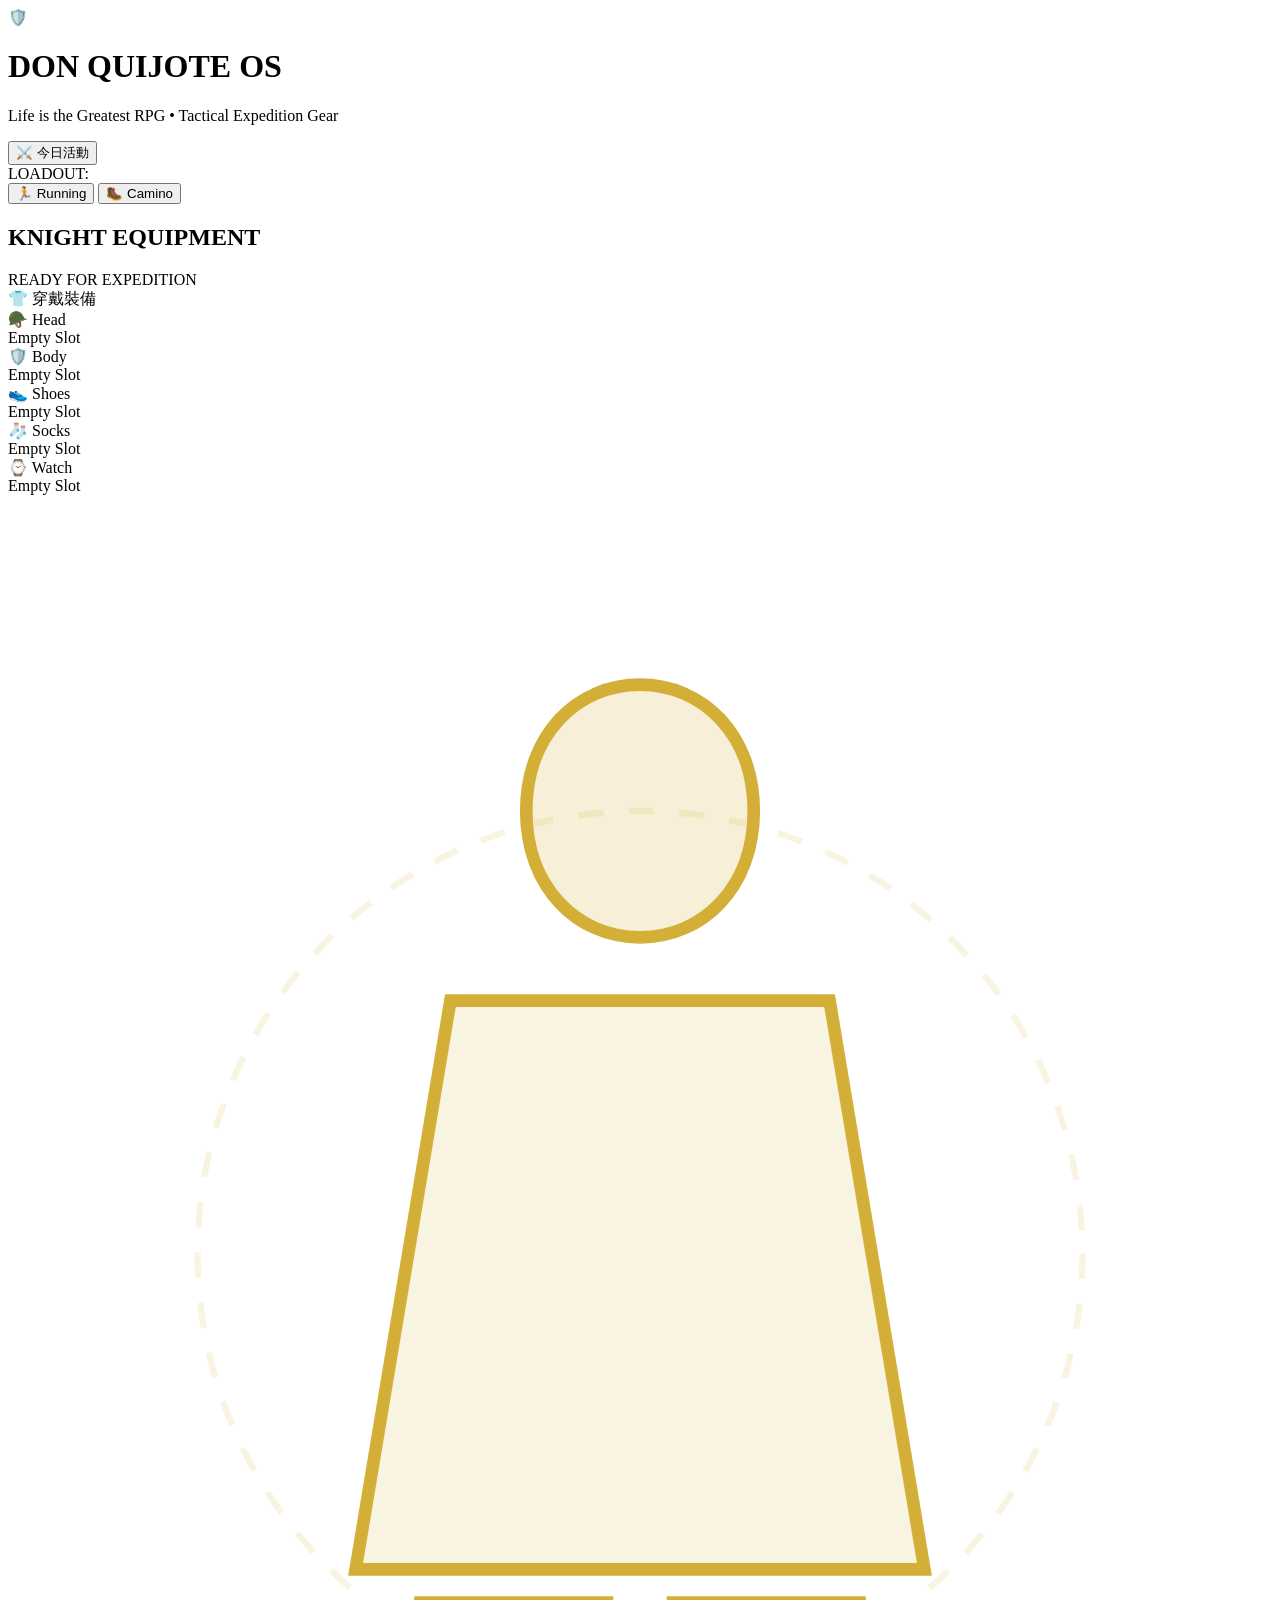
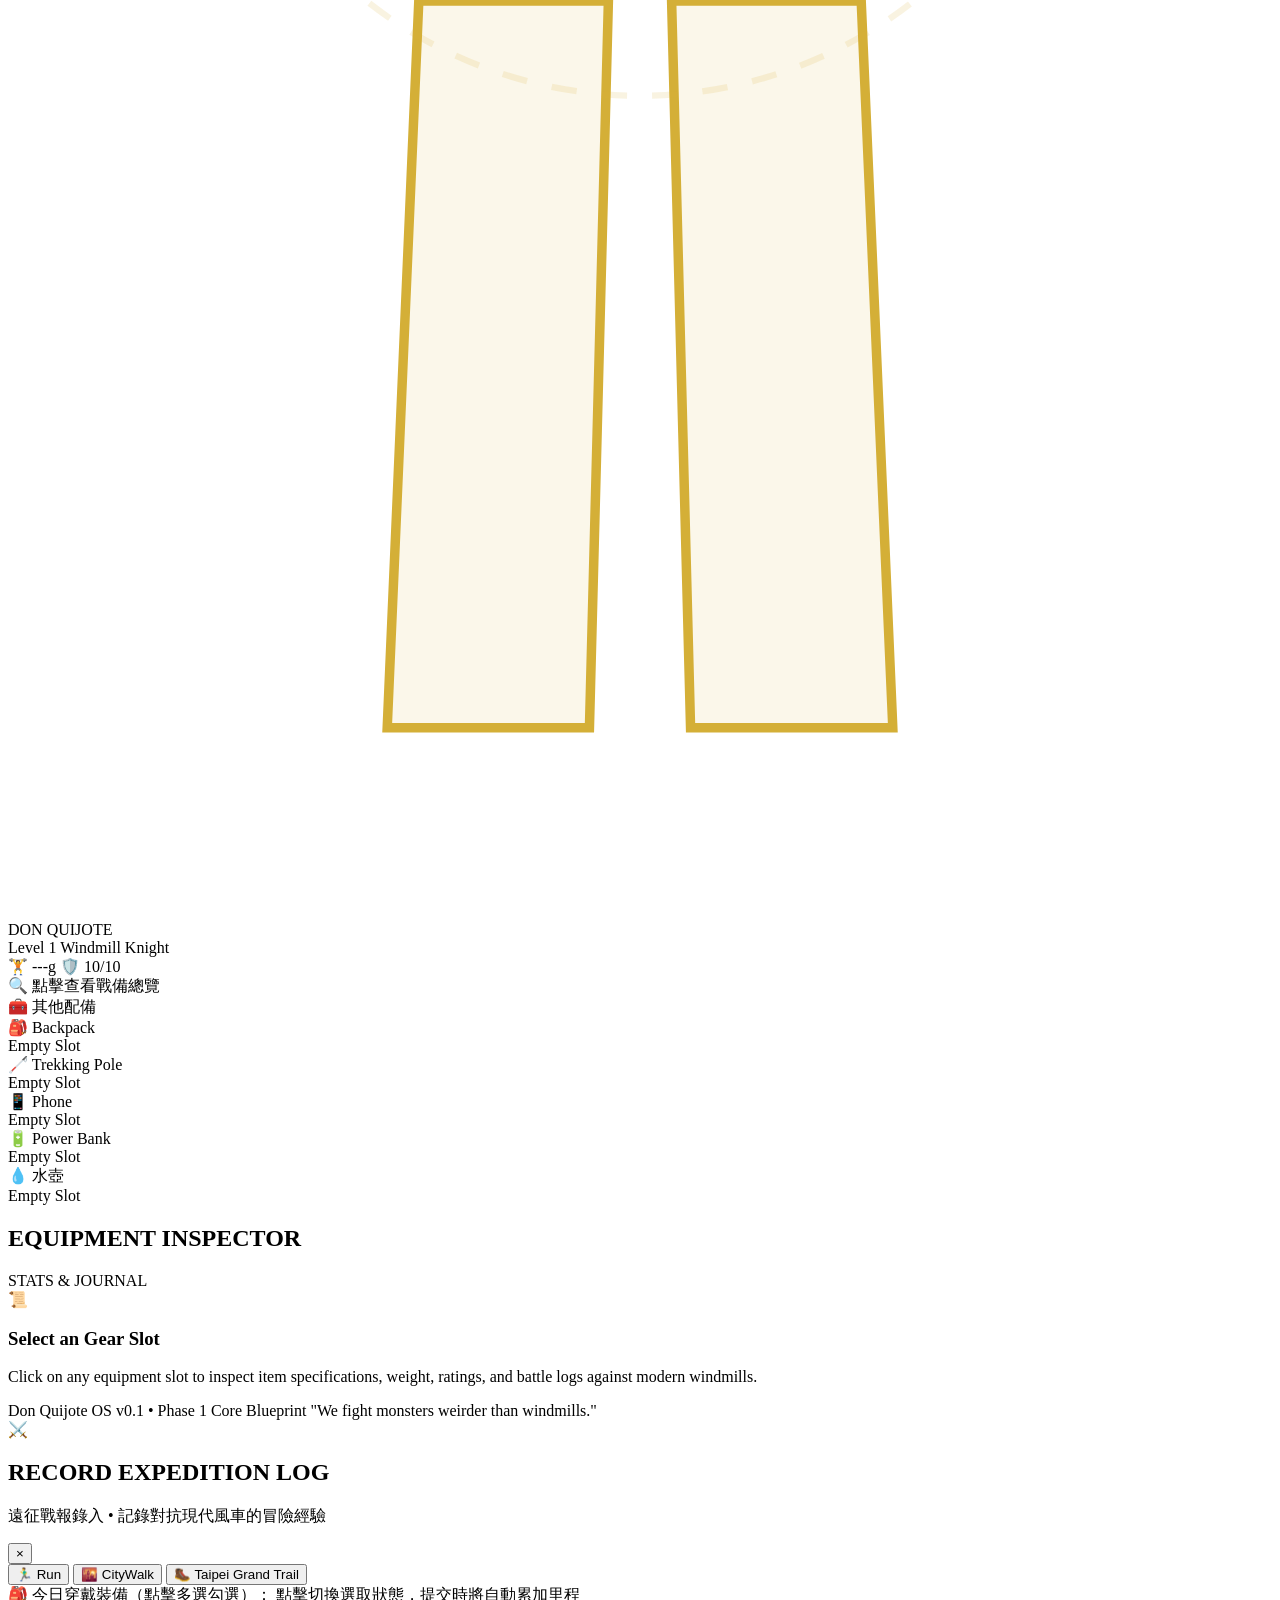
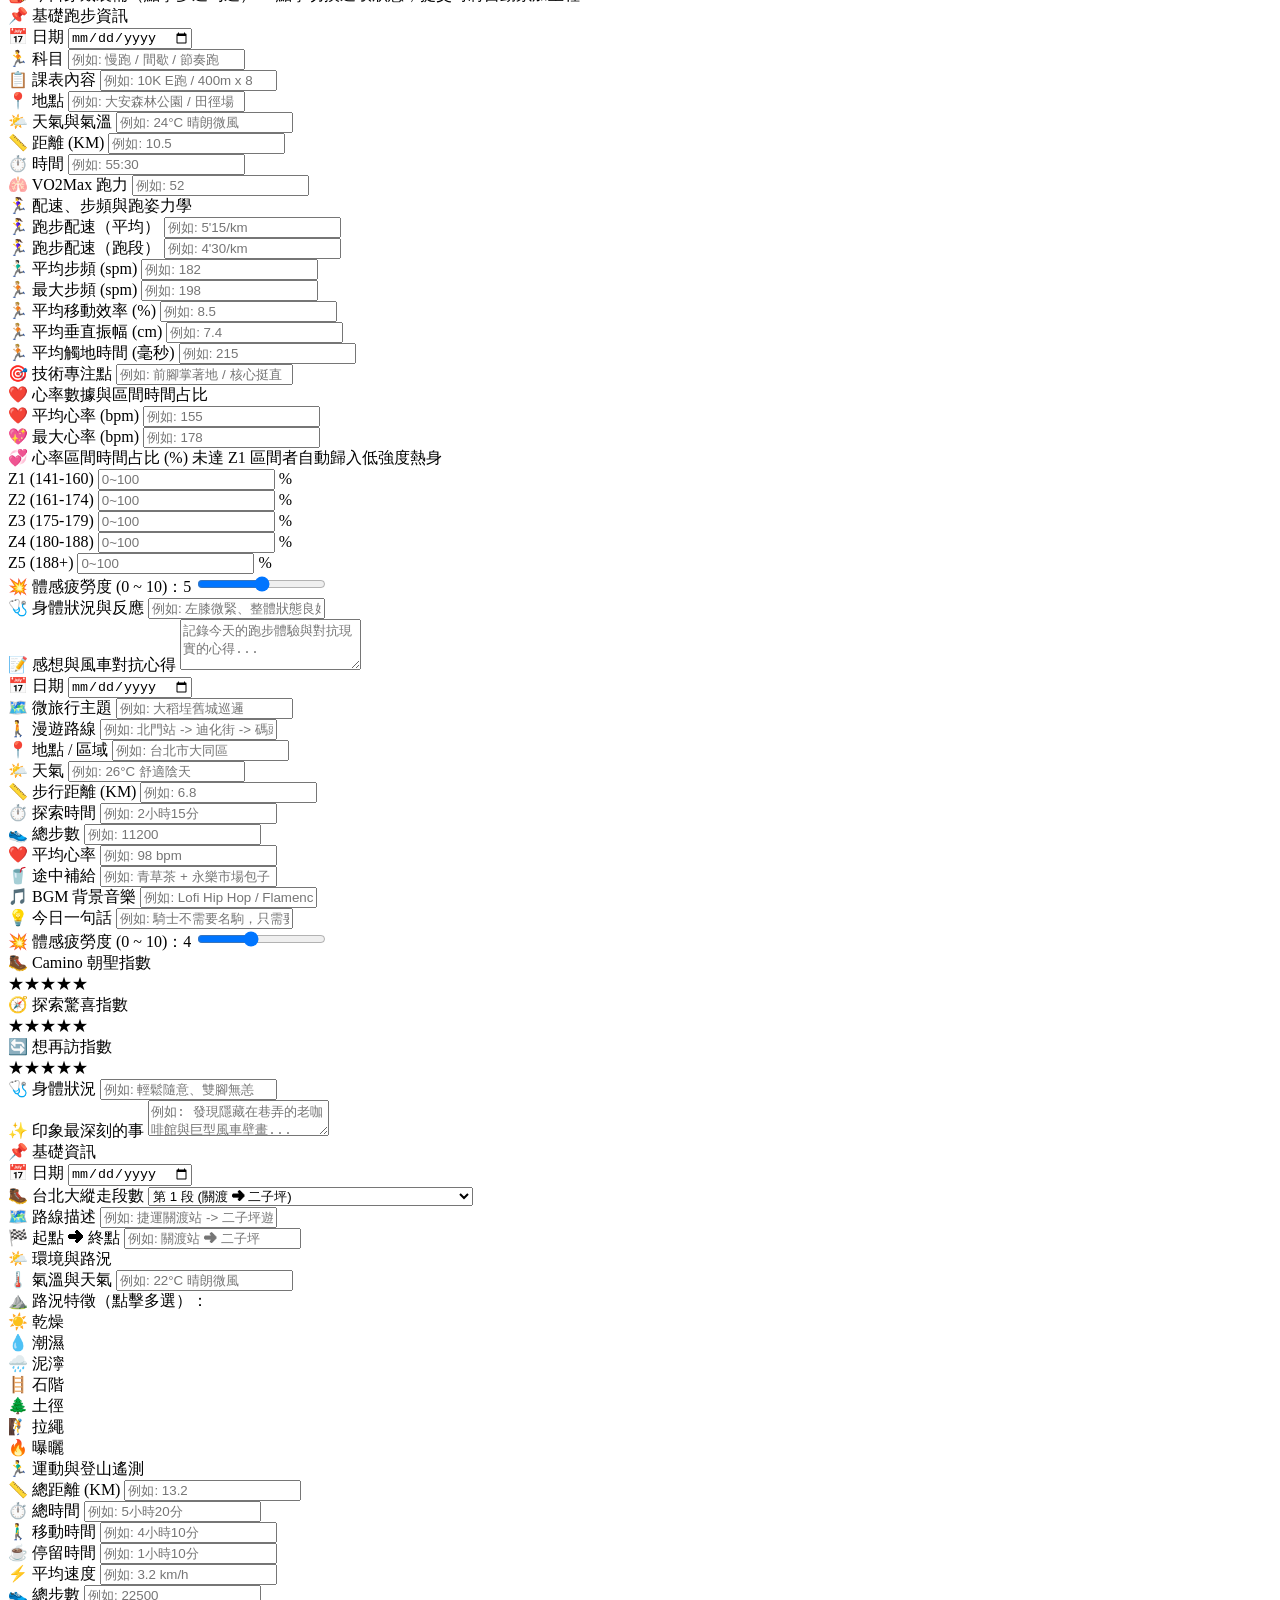
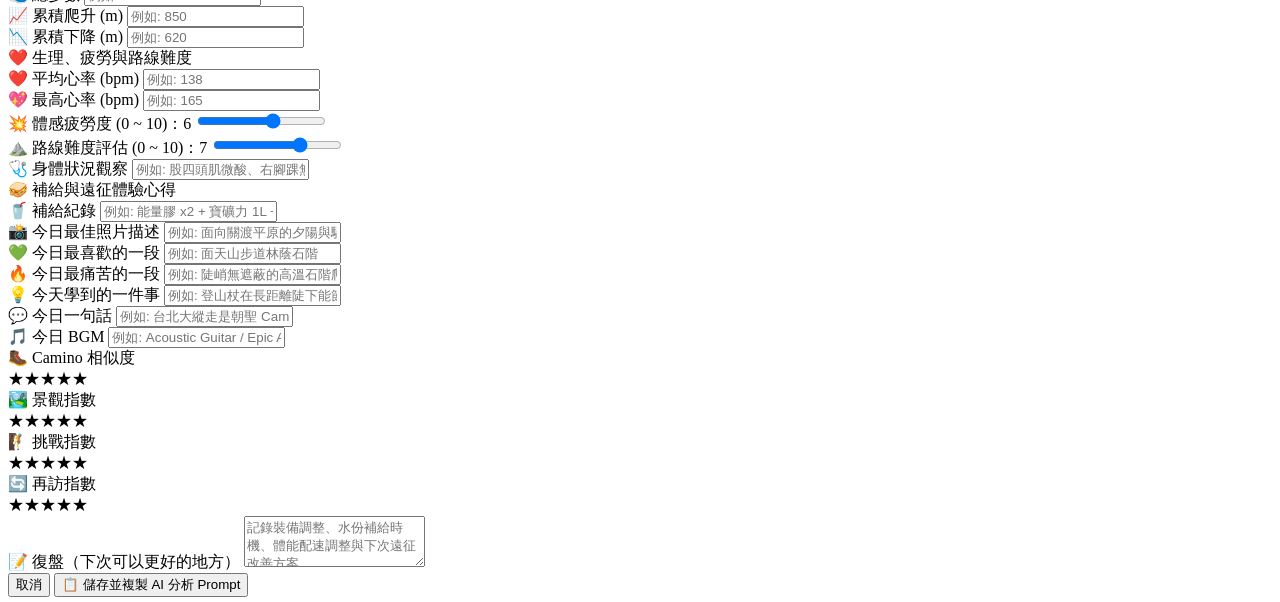
==== index.html @ 1a1e3e5a "feat: Task 0.4 - Taipei Grand Trail log modal tab and GAS integration" ====
<!DOCTYPE html>
<html lang="zh-TW">
<head>
    <meta charset="UTF-8">
    <meta name="viewport" content="width=device-width, initial-scale=1.0">
    <!-- Prevent Search Engine Indexing (Privacy Protection) -->
    <meta name="robots" content="noindex, nofollow, noarchive, nosnippet">
    <meta name="googlebot" content="noindex, nofollow, noarchive, nosnippet">
    <title>Don Quijote OS - RPG Adventure Inventory</title>
    <!-- Google Fonts for RPG Fantasy Typography -->
    <link rel="preconnect" href="https://fonts.googleapis.com">
    <link rel="preconnect" href="https://fonts.gstatic.com" crossorigin>
    <link href="https://fonts.googleapis.com/css2?family=Cinzel:wght@500;700;900&family=Plus+Jakarta+Sans:wght@400;500;600;700&display=swap" rel="stylesheet">
    <link rel="stylesheet" href="style.css">
</head>
<body>
    <div class="rpg-container">
        <!-- Header / Navigation Bar -->
        <header class="app-header">
            <div class="brand">
                <div class="brand-icon">🛡️</div>
                <div>
                    <h1 class="app-title">DON QUIJOTE OS</h1>
                    <p class="app-subtitle">Life is the Greatest RPG • Tactical Expedition Gear</p>
                </div>
            </div>
            
            <div class="header-actions">
                <!-- Record Expedition Action Button -->
                <button class="btn-expedition-trigger" id="btn-open-expedition">
                    <span class="btn-icon">⚔️</span>
                    <span class="btn-text">今日活動</span>
                </button>

                <!-- Loadout Switch Buttons -->
                <nav class="loadout-nav">
                    <span class="loadout-label">LOADOUT:</span>
                    <div class="loadout-buttons">
                        <button class="loadout-btn active" data-loadout="running">
                            <span class="btn-icon">🏃</span>
                            <span class="btn-text">Running</span>
                        </button>
                        <button class="loadout-btn" data-loadout="camino">
                            <span class="btn-icon">🥾</span>
                            <span class="btn-text">Camino</span>
                        </button>
                    </div>
                </nav>
            </div>
        </header>

        <!-- Main Content Area -->
        <main class="main-layout">
            <!-- Left & Center: Character Equipment Screen -->
            <section class="character-section">
                <div class="section-header">
                    <h2 class="section-title">KNIGHT EQUIPMENT</h2>
                    <span class="status-badge">READY FOR EXPEDITION</span>
                </div>

                <div class="paperdoll-container">
                    <!-- Background ambient ring & glow -->
                    <div class="paperdoll-glow"></div>

                    <!-- Left Equipment Slots Column: 👕 穿戴裝備 -->
                    <div class="slots-column slots-left">
                        <div class="slots-category-header">
                            <span class="category-icon">👕</span>
                            <span class="category-title">穿戴裝備</span>
                        </div>

                        <div class="eq-slot" data-slot="head" id="slot-head">
                            <div class="slot-header">
                                <span class="slot-icon">🪖</span>
                                <span class="slot-name">Head</span>
                            </div>
                            <div class="slot-content">
                                <span class="slot-item-placeholder">Empty Slot</span>
                            </div>
                        </div>

                        <div class="eq-slot" data-slot="body" id="slot-body">
                            <div class="slot-header">
                                <span class="slot-icon">🛡️</span>
                                <span class="slot-name">Body</span>
                            </div>
                            <div class="slot-content">
                                <span class="slot-item-placeholder">Empty Slot</span>
                            </div>
                        </div>

                        <div class="eq-slot" data-slot="shoes" id="slot-shoes">
                            <div class="slot-header">
                                <span class="slot-icon">👟</span>
                                <span class="slot-name">Shoes</span>
                            </div>
                            <div class="slot-content">
                                <span class="slot-item-placeholder">Empty Slot</span>
                            </div>
                        </div>

                        <div class="eq-slot" data-slot="socks" id="slot-socks">
                            <div class="slot-header">
                                <span class="slot-icon">🧦</span>
                                <span class="slot-name">Socks</span>
                            </div>
                            <div class="slot-content">
                                <span class="slot-item-placeholder">Empty Slot</span>
                            </div>
                        </div>

                        <div class="eq-slot" data-slot="watch" id="slot-watch">
                            <div class="slot-header">
                                <span class="slot-icon">⌚</span>
                                <span class="slot-name">Watch</span>
                            </div>
                            <div class="slot-content">
                                <span class="slot-item-placeholder">Empty Slot</span>
                            </div>
                        </div>
                    </div>

                    <!-- Center Character Avatar Silhouette -->
                    <div class="character-avatar" id="knight-avatar-btn" title="點擊檢視騎士戰備總覽">
                        <div class="avatar-frame">
                            <div class="silhouette-art">
                                <svg viewBox="0 0 200 320" class="knight-svg">
                                    <path d="M100 30 C110 30 118 38 118 50 C118 62 110 70 100 70 C90 70 82 62 82 50 C82 38 90 30 100 30 Z" fill="rgba(212, 175, 55, 0.2)" stroke="#d4af37" stroke-width="2" />
                                    <path d="M70 80 L130 80 L145 170 L55 170 Z" fill="rgba(212, 175, 55, 0.15)" stroke="#d4af37" stroke-width="2" />
                                    <path d="M65 175 L95 175 L92 290 L60 290 Z" fill="rgba(212, 175, 55, 0.1)" stroke="#d4af37" stroke-width="1.5" />
                                    <path d="M105 175 L135 175 L140 290 L108 290 Z" fill="rgba(212, 175, 55, 0.1)" stroke="#d4af37" stroke-width="1.5" />
                                    <!-- Windmill Crest Aura -->
                                    <circle cx="100" cy="120" r="70" fill="none" stroke="rgba(212, 175, 55, 0.15)" stroke-width="1" stroke-dasharray="4 4" />
                                </svg>
                            </div>
                            <div class="knight-title">DON QUIJOTE</div>
                            <div class="knight-class">Level 1 Windmill Knight</div>
                            <div class="avatar-badge" id="avatar-total-badge">
                                <span class="badge-weight">🏋️ ---g</span>
                                <span class="badge-count">🛡️ 10/10</span>
                            </div>
                            <div class="avatar-click-hint">🔍 點擊查看戰備總覽</div>
                        </div>
                    </div>

                    <!-- Right Equipment Slots Column: 🧰 其他配備 -->
                    <div class="slots-column slots-right">
                        <div class="slots-category-header">
                            <span class="category-icon">🧰</span>
                            <span class="category-title">其他配備</span>
                        </div>

                        <div class="eq-slot" data-slot="backpack" id="slot-backpack">
                            <div class="slot-header">
                                <span class="slot-icon">🎒</span>
                                <span class="slot-name">Backpack</span>
                            </div>
                            <div class="slot-content">
                                <span class="slot-item-placeholder">Empty Slot</span>
                            </div>
                        </div>

                        <div class="eq-slot" data-slot="trekking-pole" id="slot-trekking-pole">
                            <div class="slot-header">
                                <span class="slot-icon">🦯</span>
                                <span class="slot-name">Trekking Pole</span>
                            </div>
                            <div class="slot-content">
                                <span class="slot-item-placeholder">Empty Slot</span>
                            </div>
                        </div>

                        <div class="eq-slot" data-slot="phone" id="slot-phone">
                            <div class="slot-header">
                                <span class="slot-icon">📱</span>
                                <span class="slot-name">Phone</span>
                            </div>
                            <div class="slot-content">
                                <span class="slot-item-placeholder">Empty Slot</span>
                            </div>
                        </div>

                        <div class="eq-slot" data-slot="power-bank" id="slot-power-bank">
                            <div class="slot-header">
                                <span class="slot-icon">🔋</span>
                                <span class="slot-name">Power Bank</span>
                            </div>
                            <div class="slot-content">
                                <span class="slot-item-placeholder">Empty Slot</span>
                            </div>
                        </div>

                        <div class="eq-slot" data-slot="water" id="slot-water">
                            <div class="slot-header">
                                <span class="slot-icon">💧</span>
                                <span class="slot-name">水壺</span>
                            </div>
                            <div class="slot-content">
                                <span class="slot-item-placeholder">Empty Slot</span>
                            </div>
                        </div>
                    </div>
                </div>
            </section>

            <!-- Right: Equipment Panel Inspector (Blank / Ready state) -->
            <aside class="panel-section">
                <div class="section-header">
                    <h2 class="section-title">EQUIPMENT INSPECTOR</h2>
                    <span class="panel-status">STATS & JOURNAL</span>
                </div>

                <div class="equipment-panel" id="equipment-panel">
                    <div class="panel-empty-state">
                        <div class="empty-icon">📜</div>
                        <h3 class="empty-title">Select an Gear Slot</h3>
                        <p class="empty-desc">Click on any equipment slot to inspect item specifications, weight, ratings, and battle logs against modern windmills.</p>
                    </div>
                </div>
            </aside>
        </main>
        
        <!-- Footer -->
        <footer class="app-footer">
            <span>Don Quijote OS v0.1 • Phase 1 Core Blueprint</span>
            <span>"We fight monsters weirder than windmills."</span>
        </footer>
    </div>

    <!-- Toast Notification Banner -->
    <div id="toast-notification" class="toast-notification"></div>

    <!-- Expedition Log Modal Dialog -->
    <div id="expedition-modal" class="modal-overlay hidden">
        <div class="modal-card">
            <!-- Modal Header -->
            <div class="modal-header">
                <div class="modal-title-group">
                    <span class="modal-icon">⚔️</span>
                    <div>
                        <h2 class="modal-title">RECORD EXPEDITION LOG</h2>
                        <p class="modal-subtitle">遠征戰報錄入 • 記錄對抗現代風車的冒險經驗</p>
                    </div>
                </div>
                <button class="modal-close-btn" id="btn-close-modal">&times;</button>
            </div>

            <!-- Modal Tab Selector -->
            <div class="modal-tabs">
                <button class="modal-tab-btn active" data-tab="running">
                    <span>🏃‍♂️</span> Run
                </button>
                <button class="modal-tab-btn" data-tab="citywalk">
                    <span>🌇</span> CityWalk
                </button>
                <button class="modal-tab-btn" data-tab="taipeigrandtrail">
                    <span>🥾</span> Taipei Grand Trail
                </button>
            </div>

            <!-- Modal Body Content -->
            <div class="modal-body">
                <!-- Equipment Selector (Common to both tabs) -->
                <div class="form-section">
                    <label class="form-label">
                        <span>🎒 今日穿戴裝備（點擊多選勾選）：</span>
                        <span class="label-hint">點擊切換選取狀態，提交時將自動累加里程</span>
                    </label>
                    <div class="gear-chips-container" id="modal-gear-chips">
                        <!-- Dynamic Gear Chips Rendered by JS -->
                    </div>
                </div>

                <!-- Tab 1: Running Log Form -->
                <form id="form-running" class="log-form">
                    <div class="form-section-title">📌 基礎跑步資訊</div>
                    <div class="form-grid">
                        <div class="form-group">
                            <label>📅 日期</label>
                            <input type="date" id="run-date" required>
                        </div>
                        <div class="form-group">
                            <label>🏃 科目</label>
                            <input type="text" id="run-subject" placeholder="例如: 慢跑 / 間歇 / 節奏跑">
                        </div>
                        <div class="form-group">
                            <label>📋 課表內容</label>
                            <input type="text" id="run-workout" placeholder="例如: 10K E跑 / 400m x 8">
                        </div>
                        <div class="form-group">
                            <label>📍 地點</label>
                            <input type="text" id="run-location" placeholder="例如: 大安森林公園 / 田徑場">
                        </div>
                        <div class="form-group">
                            <label>🌤️ 天氣與氣溫</label>
                            <input type="text" id="run-weather" placeholder="例如: 24°C 晴朗微風">
                        </div>
                        <div class="form-group">
                            <label>📏 距離 (KM)</label>
                            <input type="number" step="0.01" id="run-distance" placeholder="例如: 10.5" required>
                        </div>
                        <div class="form-group">
                            <label>⏱️ 時間</label>
                            <input type="text" id="run-duration" placeholder="例如: 55:30">
                        </div>
                        <div class="form-group">
                            <label>🫁 VO2Max 跑力</label>
                            <input type="text" id="run-vo2max" placeholder="例如: 52">
                        </div>
                    </div>

                    <div class="form-section-title">🏃‍♀️ 配速、步頻與跑姿力學</div>
                    <div class="form-grid">
                        <div class="form-group">
                            <label>🏃‍♀️ 跑步配速（平均）</label>
                            <input type="text" id="run-pace-avg" placeholder="例如: 5'15/km">
                        </div>
                        <div class="form-group">
                            <label>🏃‍♀️ 跑步配速（跑段）</label>
                            <input type="text" id="run-pace-interval" placeholder="例如: 4'30/km">
                        </div>
                        <div class="form-group">
                            <label>🏃🏻‍♂️ 平均步頻 (spm)</label>
                            <input type="number" id="run-cadence-avg" placeholder="例如: 182">
                        </div>
                        <div class="form-group">
                            <label>🏃🏼 最大步頻 (spm)</label>
                            <input type="number" id="run-cadence-max" placeholder="例如: 198">
                        </div>
                        <div class="form-group">
                            <label>🏃🏼 平均移動效率 (%)</label>
                            <input type="number" step="0.1" id="run-movement-efficiency" placeholder="例如: 8.5">
                        </div>
                        <div class="form-group">
                            <label>🏃🏼 平均垂直振幅 (cm)</label>
                            <input type="number" step="0.1" id="run-vertical-oscillation" placeholder="例如: 7.4">
                        </div>
                        <div class="form-group">
                            <label>🏃🏼 平均觸地時間 (毫秒)</label>
                            <input type="number" id="run-ground-contact-time" placeholder="例如: 215">
                        </div>
                        <div class="form-group">
                            <label>🎯 技術專注點</label>
                            <input type="text" id="run-tech" placeholder="例如: 前腳掌著地 / 核心挺直">
                        </div>
                    </div>

                    <div class="form-section-title">❤️ 心率數據與區間時間占比</div>
                    <div class="form-grid">
                        <div class="form-group">
                            <label>❤️ 平均心率 (bpm)</label>
                            <input type="number" id="run-hr-avg" placeholder="例如: 155">
                        </div>
                        <div class="form-group">
                            <label>💖 最大心率 (bpm)</label>
                            <input type="number" id="run-hr-max" placeholder="例如: 178">
                        </div>
                    </div>

                    <div class="hr-zones-section">
                        <label class="form-label-sub">💞 心率區間時間占比 (%) <span class="label-hint">未達 Z1 區間者自動歸入低強度熱身</span></label>
                        <div class="hr-zones-grid">
                            <div class="zone-input-group">
                                <span class="zone-tag z1">Z1 (141-160)</span>
                                <input type="number" step="0.1" id="run-z1-pct" placeholder="0~100">
                                <span class="unit-symbol">%</span>
                            </div>
                            <div class="zone-input-group">
                                <span class="zone-tag z2">Z2 (161-174)</span>
                                <input type="number" step="0.1" id="run-z2-pct" placeholder="0~100">
                                <span class="unit-symbol">%</span>
                            </div>
                            <div class="zone-input-group">
                                <span class="zone-tag z3">Z3 (175-179)</span>
                                <input type="number" step="0.1" id="run-z3-pct" placeholder="0~100">
                                <span class="unit-symbol">%</span>
                            </div>
                            <div class="zone-input-group">
                                <span class="zone-tag z4">Z4 (180-188)</span>
                                <input type="number" step="0.1" id="run-z4-pct" placeholder="0~100">
                                <span class="unit-symbol">%</span>
                            </div>
                            <div class="zone-input-group">
                                <span class="zone-tag z5">Z5 (188+)</span>
                                <input type="number" step="0.1" id="run-z5-pct" placeholder="0~100">
                                <span class="unit-symbol">%</span>
                            </div>
                        </div>
                    </div>

                    <div class="form-group full-width margin-top">
                        <label>💥 體感疲勞度 (0 ~ 10)：<span id="run-fatigue-val" class="value-highlight">5</span></label>
                        <input type="range" min="0" max="10" value="5" id="run-fatigue" class="rpg-slider">
                    </div>

                    <div class="form-group full-width">
                        <label>🩺 身體狀況與反應</label>
                        <input type="text" id="run-bodystate" placeholder="例如: 左膝微緊、整體狀態良好">
                    </div>

                    <div class="form-group full-width">
                        <label>📝 感想與風車對抗心得</label>
                        <textarea id="run-notes" rows="3" placeholder="記錄今天的跑步體驗與對抗現實的心得..."></textarea>
                    </div>
                </form>

                <!-- Tab 2: CityWalk Log Form (Hidden by default) -->
                <form id="form-citywalk" class="log-form hidden">
                    <div class="form-grid">
                        <div class="form-group">
                            <label>📅 日期</label>
                            <input type="date" id="walk-date" required>
                        </div>
                        <div class="form-group">
                            <label>🗺️ 微旅行主題</label>
                            <input type="text" id="walk-theme" placeholder="例如: 大稻埕舊城巡邏">
                        </div>
                        <div class="form-group">
                            <label>🚶 漫遊路線</label>
                            <input type="text" id="walk-route" placeholder="例如: 北門站 -> 迪化街 -> 碼頭">
                        </div>
                        <div class="form-group">
                            <label>📍 地點 / 區域</label>
                            <input type="text" id="walk-location" placeholder="例如: 台北市大同區">
                        </div>
                        <div class="form-group">
                            <label>🌤️ 天氣</label>
                            <input type="text" id="walk-weather" placeholder="例如: 26°C 舒適陰天">
                        </div>
                        <div class="form-group">
                            <label>📏 步行距離 (KM)</label>
                            <input type="number" step="0.01" id="walk-distance" placeholder="例如: 6.8" required>
                        </div>
                        <div class="form-group">
                            <label>⏱️ 探索時間</label>
                            <input type="text" id="walk-duration" placeholder="例如: 2小時15分">
                        </div>
                        <div class="form-group">
                            <label>👟 總步數</label>
                            <input type="number" id="walk-steps" placeholder="例如: 11200">
                        </div>
                        <div class="form-group">
                            <label>❤️ 平均心率</label>
                            <input type="text" id="walk-hr" placeholder="例如: 98 bpm">
                        </div>
                        <div class="form-group">
                            <label>🥤 途中補給</label>
                            <input type="text" id="walk-supply" placeholder="例如: 青草茶 + 永樂市場包子">
                        </div>
                        <div class="form-group">
                            <label>🎵 BGM 背景音樂</label>
                            <input type="text" id="walk-bgm" placeholder="例如: Lofi Hip Hop / Flamenco">
                        </div>
                        <div class="form-group">
                            <label>💡 今日一句話</label>
                            <input type="text" id="walk-quote" placeholder="例如: 騎士不需要名駒，只需要探索的雙腳">
                        </div>
                    </div>

                    <div class="form-group full-width margin-top">
                        <label>💥 體感疲勞度 (0 ~ 10)：<span id="walk-fatigue-val" class="value-highlight">4</span></label>
                        <input type="range" min="0" max="10" value="4" id="walk-fatigue" class="rpg-slider">
                    </div>

                    <!-- Star Ratings Grid -->
                    <div class="ratings-grid">
                        <div class="rating-box">
                            <label>🥾 Camino 朝聖指數</label>
                            <div class="star-rating" data-rating="walk-camino" data-value="4">
                                <span data-val="1">★</span><span data-val="2">★</span><span data-val="3">★</span><span data-val="4" class="active">★</span><span data-val="5">★</span>
                            </div>
                        </div>
                        <div class="rating-box">
                            <label>🧭 探索驚喜指數</label>
                            <div class="star-rating" data-rating="walk-explore" data-value="5">
                                <span data-val="1">★</span><span data-val="2">★</span><span data-val="3">★</span><span data-val="4">★</span><span data-val="5" class="active">★</span>
                            </div>
                        </div>
                        <div class="rating-box">
                            <label>🔄 想再訪指數</label>
                            <div class="star-rating" data-rating="walk-revisit" data-value="5">
                                <span data-val="1">★</span><span data-val="2">★</span><span data-val="3">★</span><span data-val="4">★</span><span data-val="5" class="active">★</span>
                            </div>
                        </div>
                    </div>

                    <div class="form-group full-width">
                        <label>🩺 身體狀況</label>
                        <input type="text" id="walk-bodystate" placeholder="例如: 輕鬆隨意、雙腳無恙">
                    </div>

                    <div class="form-group full-width">
                        <label>✨ 印象最深刻的事</label>
                        <textarea id="walk-memorable" rows="2" placeholder="例如: 發現隱藏在巷弄的老咖啡館與巨型風車壁畫..."></textarea>
                    </div>
                </form>

                <!-- Tab 3: Taipei Grand Trail Log Form (Hidden by default) -->
                <form id="form-taipeigrandtrail" class="log-form hidden">
                    <div class="form-section-title">📌 基礎資訊</div>
                    <div class="form-grid">
                        <div class="form-group">
                            <label>📅 日期</label>
                            <input type="date" id="tgt-date" required>
                        </div>
                        <div class="form-group">
                            <label>🥾 台北大縱走段數</label>
                            <select id="tgt-section" class="rpg-select">
                                <option value="第1段">第 1 段 (關渡 ➜ 二子坪)</option>
                                <option value="第2段">第 2 段 (二子坪 ➜ 小油坑)</option>
                                <option value="第3段">第 3 段 (小油坑 ➜ 風櫃口)</option>
                                <option value="第4段">第 4 段 (風櫃口 ➜ 捷運大湖公園站)</option>
                                <option value="第5段">第 5 段 (劍潭支線: 劍潭 ➜ 碧山嚴)</option>
                                <option value="第6段">第 6 段 (捷運中華科技大學 ➜ 捷運麟光站)</option>
                                <option value="第7段">第 7 段 (名德路 ➜ 貓空政大)</option>
                                <option value="第8段">第 8 段 (河濱自行車道: 捷運動物園站 ➜ 捷運關渡站)</option>
                            </select>
                        </div>
                        <div class="form-group">
                            <label>🗺️ 路線描述</label>
                            <input type="text" id="tgt-route" placeholder="例如: 捷運關渡站 -> 二子坪遊客服務站">
                        </div>
                        <div class="form-group">
                            <label>🏁 起點 ➜ 終點</label>
                            <input type="text" id="tgt-start-end" placeholder="例如: 關渡站 ➜ 二子坪">
                        </div>
                    </div>

                    <div class="form-section-title">🌤️ 環境與路況</div>
                    <div class="form-grid">
                        <div class="form-group">
                            <label>🌡️ 氣溫與天氣</label>
                            <input type="text" id="tgt-weather" placeholder="例如: 22°C 晴朗微風">
                        </div>
                    </div>
                    <div class="form-group full-width">
                        <label>⛰️ 路況特徵（點擊多選）：</label>
                        <div class="road-chips-container" id="tgt-road-chips">
                            <div class="road-chip" data-road="乾燥">☀️ 乾燥</div>
                            <div class="road-chip" data-road="潮濕">💧 潮濕</div>
                            <div class="road-chip" data-road="泥濘">🌧️ 泥濘</div>
                            <div class="road-chip" data-road="石階">🪜 石階</div>
                            <div class="road-chip" data-road="土徑">🌲 土徑</div>
                            <div class="road-chip" data-road="拉繩">🧗 拉繩</div>
                            <div class="road-chip" data-road="曝曬">🔥 曝曬</div>
                        </div>
                    </div>

                    <div class="form-section-title">🏃‍♂️ 運動與登山遙測</div>
                    <div class="form-grid">
                        <div class="form-group">
                            <label>📏 總距離 (KM)</label>
                            <input type="number" step="0.01" id="tgt-distance" placeholder="例如: 13.2" required>
                        </div>
                        <div class="form-group">
                            <label>⏱️ 總時間</label>
                            <input type="text" id="tgt-total-time" placeholder="例如: 5小時20分">
                        </div>
                        <div class="form-group">
                            <label>🚶‍♂️ 移動時間</label>
                            <input type="text" id="tgt-moving-time" placeholder="例如: 4小時10分">
                        </div>
                        <div class="form-group">
                            <label>☕ 停留時間</label>
                            <input type="text" id="tgt-rest-time" placeholder="例如: 1小時10分">
                        </div>
                        <div class="form-group">
                            <label>⚡ 平均速度</label>
                            <input type="text" id="tgt-avg-speed" placeholder="例如: 3.2 km/h">
                        </div>
                        <div class="form-group">
                            <label>👟 總步數</label>
                            <input type="number" id="tgt-steps" placeholder="例如: 22500">
                        </div>
                        <div class="form-group">
                            <label>📈 累積爬升 (m)</label>
                            <input type="number" id="tgt-elevation-gain" placeholder="例如: 850">
                        </div>
                        <div class="form-group">
                            <label>📉 累積下降 (m)</label>
                            <input type="number" id="tgt-elevation-loss" placeholder="例如: 620">
                        </div>
                    </div>

                    <div class="form-section-title">❤️ 生理、疲勞與路線難度</div>
                    <div class="form-grid">
                        <div class="form-group">
                            <label>❤️ 平均心率 (bpm)</label>
                            <input type="number" id="tgt-hr-avg" placeholder="例如: 138">
                        </div>
                        <div class="form-group">
                            <label>💖 最高心率 (bpm)</label>
                            <input type="number" id="tgt-hr-max" placeholder="例如: 165">
                        </div>
                    </div>

                    <div class="form-group full-width margin-top">
                        <label>💥 體感疲勞度 (0 ~ 10)：<span id="tgt-fatigue-val" class="value-highlight">6</span></label>
                        <input type="range" min="0" max="10" value="6" id="tgt-fatigue" class="rpg-slider">
                    </div>

                    <div class="form-group full-width">
                        <label>⛰️ 路線難度評估 (0 ~ 10)：<span id="tgt-difficulty-val" class="value-highlight">7</span></label>
                        <input type="range" min="0" max="10" value="7" id="tgt-difficulty" class="rpg-slider">
                    </div>

                    <div class="form-group full-width">
                        <label>🩺 身體狀況觀察</label>
                        <input type="text" id="tgt-bodystate" placeholder="例如: 股四頭肌微酸、右腳踝無不適">
                    </div>

                    <div class="form-section-title">🥪 補給與遠征體驗心得</div>
                    <div class="form-grid">
                        <div class="form-group">
                            <label>🥤 補給紀錄</label>
                            <input type="text" id="tgt-supply" placeholder="例如: 能量膠 x2 + 寶礦力 1L + 飯糰">
                        </div>
                        <div class="form-group">
                            <label>📸 今日最佳照片描述</label>
                            <input type="text" id="tgt-best-photo" placeholder="例如: 面向關渡平原的夕陽與騎士背影">
                        </div>
                        <div class="form-group">
                            <label>💚 今日最喜歡的一段</label>
                            <input type="text" id="tgt-favorite-section" placeholder="例如: 面天山步道林蔭石階">
                        </div>
                        <div class="form-group">
                            <label>🔥 今日最痛苦的一段</label>
                            <input type="text" id="tgt-hardest-section" placeholder="例如: 陡峭無遮蔽的高溫石階爬升">
                        </div>
                        <div class="form-group">
                            <label>💡 今天學到的一件事</label>
                            <input type="text" id="tgt-lesson-learned" placeholder="例如: 登山杖在長距離陡下能節省20%膝蓋衝擊">
                        </div>
                        <div class="form-group">
                            <label>💬 今日一句話</label>
                            <input type="text" id="tgt-quote" placeholder="例如: 台北大縱走是朝聖 Camino 最佳的前哨站">
                        </div>
                        <div class="form-group">
                            <label>🎵 今日 BGM</label>
                            <input type="text" id="tgt-bgm" placeholder="例如: Acoustic Guitar / Epic Adventure RPG OST">
                        </div>
                    </div>

                    <!-- Star Ratings Grid -->
                    <div class="ratings-grid">
                        <div class="rating-box">
                            <label>🥾 Camino 相似度</label>
                            <div class="star-rating" data-rating="tgt-camino" data-value="4">
                                <span data-val="1">★</span><span data-val="2">★</span><span data-val="3">★</span><span data-val="4" class="active">★</span><span data-val="5">★</span>
                            </div>
                        </div>
                        <div class="rating-box">
                            <label>🏞️ 景觀指數</label>
                            <div class="star-rating" data-rating="tgt-scenery" data-value="5">
                                <span data-val="1">★</span><span data-val="2">★</span><span data-val="3">★</span><span data-val="4">★</span><span data-val="5" class="active">★</span>
                            </div>
                        </div>
                        <div class="rating-box">
                            <label>🧗 挑戰指數</label>
                            <div class="star-rating" data-rating="tgt-challenge" data-value="4">
                                <span data-val="1">★</span><span data-val="2">★</span><span data-val="3">★</span><span data-val="4" class="active">★</span><span data-val="5">★</span>
                            </div>
                        </div>
                        <div class="rating-box">
                            <label>🔄 再訪指數</label>
                            <div class="star-rating" data-rating="tgt-revisit" data-value="5">
                                <span data-val="1">★</span><span data-val="2">★</span><span data-val="3">★</span><span data-val="4">★</span><span data-val="5" class="active">★</span>
                            </div>
                        </div>
                    </div>

                    <div class="form-group full-width">
                        <label>📝 復盤（下次可以更好的地方）</label>
                        <textarea id="tgt-review" rows="3" placeholder="記錄裝備調整、水份補給時機、體能配速調整與下次遠征改善方案..."></textarea>
                    </div>
                </form>
            </div>

            <!-- Modal Footer Action -->
            <div class="modal-footer">
                <button type="button" class="btn-cancel" id="btn-cancel-modal">取消</button>
                <button type="button" class="btn-submit-log" id="btn-save-copy-prompt">
                    <span>📋</span> 儲存並複製 AI 分析 Prompt
                </button>
            </div>
        </div>
    </div>

    <script src="app.js"></script>
</body>
</html>
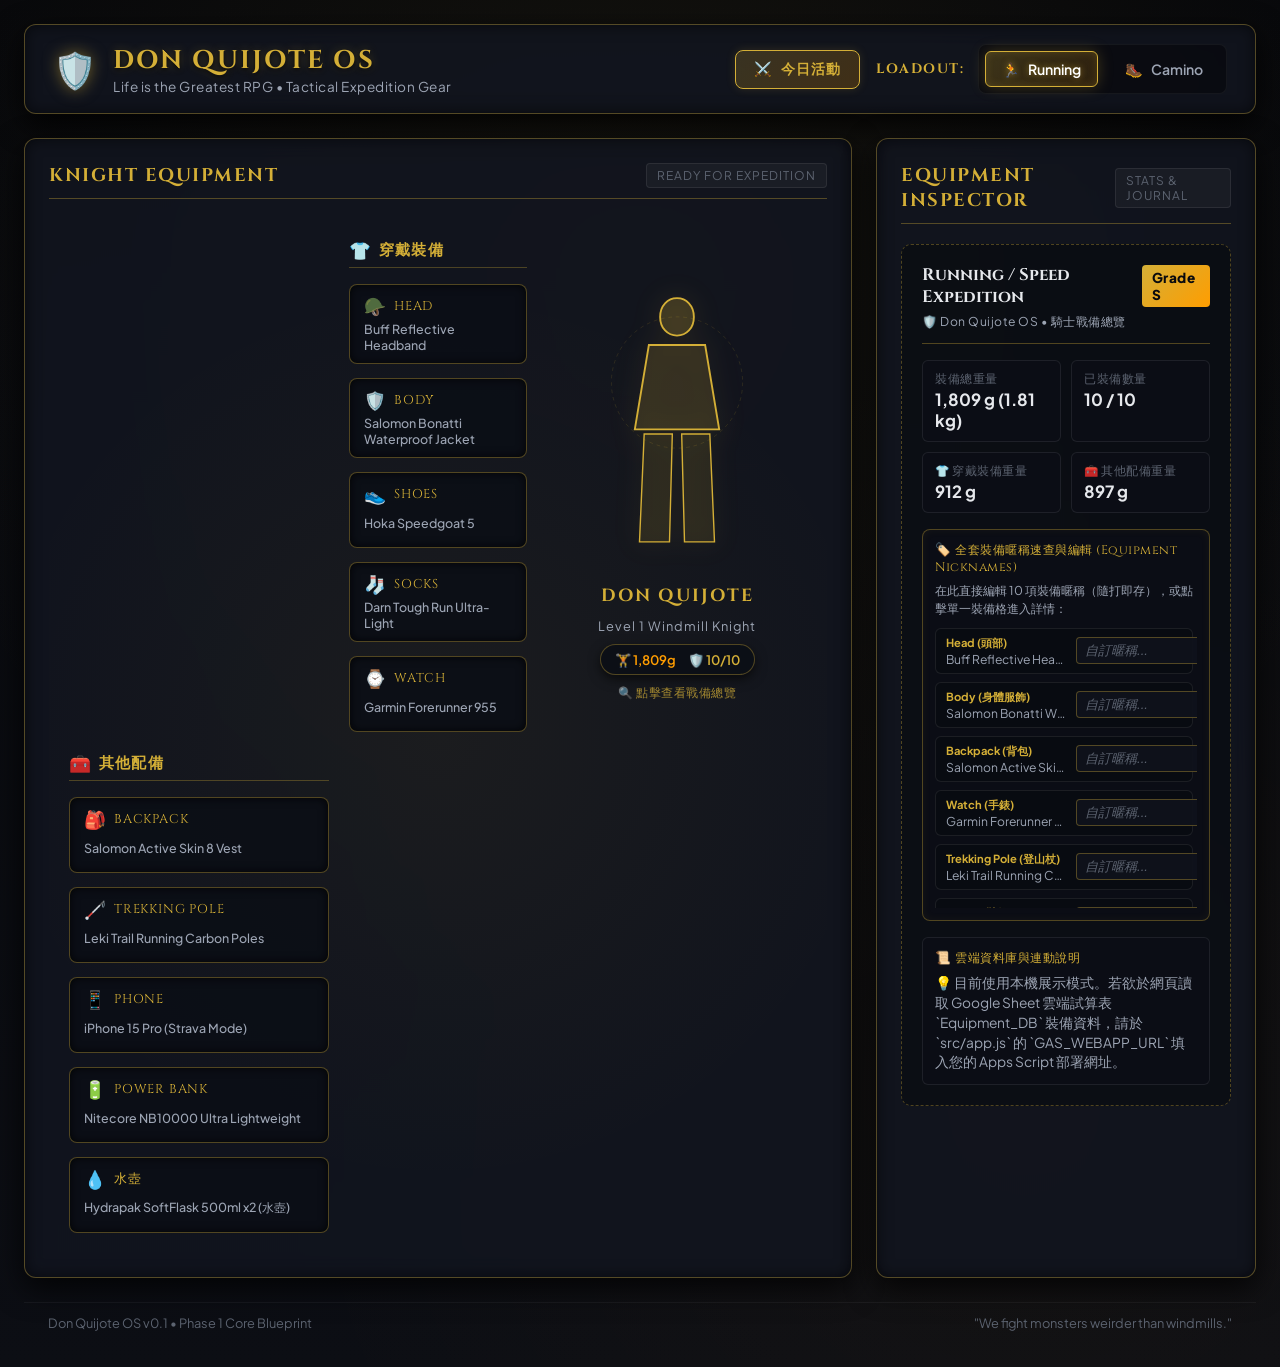
==== commit 166c15fe: "fix: sync root index.html asset paths to src/ for GitHub Pages" ====
--- a/index.html
+++ b/index.html
@@ -11,7 +11,7 @@
     <link rel="preconnect" href="https://fonts.googleapis.com">
     <link rel="preconnect" href="https://fonts.gstatic.com" crossorigin>
     <link href="https://fonts.googleapis.com/css2?family=Cinzel:wght@500;700;900&family=Plus+Jakarta+Sans:wght@400;500;600;700&display=swap" rel="stylesheet">
-    <link rel="stylesheet" href="style.css">
+    <link rel="stylesheet" href="src/style.css">
 </head>
 <body>
     <div class="rpg-container">
@@ -686,6 +686,6 @@
         </div>
     </div>
 
-    <script src="app.js"></script>
+    <script src="src/app.js"></script>
 </body>
 </html>
--- a/src/style.css
+++ b/src/style.css
@@ -0,0 +1,1357 @@
+/* ==========================================================================
+   DON QUIJOTE OS - DESIGN SYSTEM & RPG STYLESHEET (v0.1)
+   ========================================================================== */
+
+/* Modern CSS Reset & Color Variables */
+:root {
+    --bg-dark: #090a0e;
+    --bg-card: rgba(18, 22, 32, 0.85);
+    --bg-card-hover: rgba(28, 34, 48, 0.95);
+    --bg-slot: rgba(12, 15, 23, 0.9);
+    
+    --border-gold: rgba(212, 175, 55, 0.35);
+    --border-gold-glow: rgba(212, 175, 55, 0.8);
+    --border-muted: rgba(255, 255, 255, 0.08);
+
+    --accent-gold: #d4af37;
+    --accent-amber: #ff9d00;
+    --accent-crimson: #c93b3b;
+    --accent-cyan: #3bc9db;
+    
+    --text-primary: #e6e8ec;
+    --text-secondary: #9da5b4;
+    --text-muted: #5c6370;
+
+    --font-heading: 'Cinzel', serif;
+    --font-sans: 'Plus Jakarta Sans', system-ui, -apple-system, sans-serif;
+
+    --shadow-gothic: 0 10px 30px rgba(0, 0, 0, 0.8), inset 0 0 15px rgba(0, 0, 0, 0.6);
+    --glow-gold: 0 0 15px rgba(212, 175, 55, 0.25);
+}
+
+* {
+    margin: 0;
+    padding: 0;
+    box-sizing: border-box;
+}
+
+body {
+    background-color: var(--bg-dark);
+    background-image: 
+        radial-gradient(circle at 50% 20%, rgba(212, 175, 55, 0.07) 0%, transparent 60%),
+        radial-gradient(circle at 80% 80%, rgba(255, 157, 0, 0.04) 0%, transparent 50%),
+        linear-gradient(to bottom, #07080b, #0c0e14);
+    color: var(--text-primary);
+    font-family: var(--font-sans);
+    min-height: 100vh;
+    display: flex;
+    justify-content: center;
+    align-items: flex-start;
+    padding: 24px;
+    overflow-x: hidden;
+}
+
+/* Container */
+.rpg-container {
+    width: 100%;
+    max-width: 1380px;
+    display: flex;
+    flex-direction: column;
+    gap: 24px;
+}
+
+/* Header & Brand */
+.app-header {
+    background: var(--bg-card);
+    border: 1px solid var(--border-gold);
+    border-radius: 12px;
+    padding: 18px 28px;
+    display: flex;
+    justify-content: space-between;
+    align-items: center;
+    backdrop-filter: blur(12px);
+    box-shadow: var(--shadow-gothic);
+}
+
+.brand {
+    display: flex;
+    align-items: center;
+    gap: 16px;
+}
+
+.brand-icon {
+    font-size: 2.2rem;
+    filter: drop-shadow(0 0 8px rgba(212, 175, 55, 0.5));
+}
+
+.app-title {
+    font-family: var(--font-heading);
+    font-size: 1.6rem;
+    letter-spacing: 2px;
+    color: var(--accent-gold);
+    text-shadow: 0 2px 4px rgba(0,0,0,0.8), 0 0 10px rgba(212, 175, 55, 0.3);
+}
+
+.app-subtitle {
+    font-size: 0.85rem;
+    color: var(--text-secondary);
+    letter-spacing: 0.5px;
+}
+
+/* Loadout Navigation Bar */
+.loadout-nav {
+    display: flex;
+    align-items: center;
+    gap: 14px;
+}
+
+.loadout-label {
+    font-family: var(--font-heading);
+    font-size: 0.85rem;
+    letter-spacing: 1.5px;
+    color: var(--accent-gold);
+    font-weight: 700;
+}
+
+.loadout-buttons {
+    display: flex;
+    gap: 10px;
+    background: rgba(0, 0, 0, 0.4);
+    padding: 6px;
+    border-radius: 8px;
+    border: 1px solid rgba(255, 255, 255, 0.05);
+}
+
+.loadout-btn {
+    background: transparent;
+    border: 1px solid transparent;
+    color: var(--text-secondary);
+    padding: 8px 16px;
+    border-radius: 6px;
+    font-family: var(--font-sans);
+    font-weight: 600;
+    font-size: 0.88rem;
+    cursor: pointer;
+    display: flex;
+    align-items: center;
+    gap: 8px;
+    transition: all 0.25s cubic-bezier(0.4, 0, 0.2, 1);
+}
+
+.loadout-btn:hover {
+    color: var(--text-primary);
+    background: rgba(212, 175, 55, 0.1);
+    border-color: rgba(212, 175, 55, 0.3);
+}
+
+.loadout-btn.active {
+    background: linear-gradient(135deg, rgba(212, 175, 55, 0.25), rgba(255, 157, 0, 0.15));
+    color: #ffffff;
+    border: 1px solid var(--accent-gold);
+    box-shadow: var(--glow-gold), inset 0 0 8px rgba(212, 175, 55, 0.2);
+    text-shadow: 0 0 6px rgba(212, 175, 55, 0.6);
+}
+
+/* Main Layout Grid */
+.main-layout {
+    display: grid;
+    grid-template-columns: 1fr 380px;
+    gap: 24px;
+}
+
+@media (max-width: 1024px) {
+    .main-layout {
+        grid-template-columns: 1fr;
+    }
+}
+
+/* Common Section Header */
+.section-header {
+    display: flex;
+    justify-content: space-between;
+    align-items: center;
+    margin-bottom: 20px;
+    padding-bottom: 10px;
+    border-bottom: 1px solid var(--border-gold);
+}
+
+.section-title {
+    font-family: var(--font-heading);
+    font-size: 1.15rem;
+    letter-spacing: 1.5px;
+    color: var(--accent-gold);
+}
+
+.status-badge, .panel-status {
+    font-size: 0.75rem;
+    letter-spacing: 1px;
+    color: var(--text-muted);
+    background: rgba(255, 255, 255, 0.04);
+    padding: 4px 10px;
+    border-radius: 4px;
+    border: 1px solid var(--border-muted);
+}
+
+/* Character & Equipment Section */
+.character-section {
+    background: var(--bg-card);
+    border: 1px solid var(--border-gold);
+    border-radius: 12px;
+    padding: 24px;
+    backdrop-filter: blur(12px);
+    box-shadow: var(--shadow-gothic);
+}
+
+.paperdoll-container {
+    display: grid;
+    grid-template-columns: 260px 1fr 260px;
+    gap: 20px;
+    align-items: center;
+    position: relative;
+    min-height: 540px;
+    background: radial-gradient(circle at 50% 50%, rgba(212, 175, 55, 0.05) 0%, transparent 70%);
+    border-radius: 10px;
+    padding: 20px;
+}
+
+@media (max-width: 860px) {
+    .paperdoll-container {
+        grid-template-columns: 1fr;
+    }
+}
+
+/* Equipment Slot Columns */
+.slots-column {
+    display: flex;
+    flex-direction: column;
+    gap: 14px;
+    z-index: 2;
+}
+
+.slots-category-header {
+    display: flex;
+    align-items: center;
+    gap: 8px;
+    padding-bottom: 6px;
+    border-bottom: 1px solid rgba(212, 175, 55, 0.3);
+    margin-bottom: 2px;
+}
+
+.category-icon {
+    font-size: 1.1rem;
+}
+
+.category-title {
+    font-family: var(--font-heading);
+    font-size: 0.95rem;
+    color: var(--accent-gold);
+    letter-spacing: 1.2px;
+    font-weight: 700;
+}
+
+.eq-slot {
+    background: var(--bg-slot);
+    border: 1px solid var(--border-gold);
+    border-radius: 8px;
+    padding: 10px 14px;
+    cursor: pointer;
+    position: relative;
+    transition: all 0.2s ease;
+    box-shadow: inset 0 0 10px rgba(0, 0, 0, 0.8);
+}
+
+.eq-slot:hover {
+    border-color: var(--accent-gold);
+    background: var(--bg-card-hover);
+    box-shadow: var(--glow-gold), inset 0 0 12px rgba(212, 175, 55, 0.15);
+    transform: translateY(-2px);
+}
+
+.eq-slot.selected {
+    border-color: var(--accent-amber);
+    background: linear-gradient(135deg, rgba(212, 175, 55, 0.2), rgba(255, 157, 0, 0.1));
+    box-shadow: 0 0 15px rgba(255, 157, 0, 0.3), inset 0 0 10px rgba(212, 175, 55, 0.2);
+}
+
+.slot-header {
+    display: flex;
+    align-items: center;
+    gap: 8px;
+    margin-bottom: 4px;
+}
+
+.slot-icon {
+    font-size: 1.1rem;
+}
+
+.slot-name {
+    font-family: var(--font-heading);
+    font-size: 0.8rem;
+    color: var(--accent-gold);
+    letter-spacing: 0.8px;
+    text-transform: uppercase;
+}
+
+.slot-content {
+    display: flex;
+    flex-direction: column;
+    align-items: flex-start;
+    justify-content: center;
+    min-height: 28px;
+    gap: 2px;
+}
+
+.slot-item-placeholder {
+    font-size: 0.82rem;
+    color: var(--text-muted);
+    font-style: italic;
+}
+
+.slot-item-nickname {
+    font-size: 0.86rem;
+    font-weight: 700;
+    color: var(--accent-gold);
+    text-shadow: 0 0 6px rgba(212, 175, 55, 0.4);
+    letter-spacing: 0.5px;
+}
+
+.slot-item-name {
+    font-size: 0.78rem;
+    font-weight: 500;
+    color: var(--text-secondary);
+}
+
+/* Character Avatar Silhouette (Interactive Mannequin) */
+.character-avatar {
+    display: flex;
+    justify-content: center;
+    align-items: center;
+    z-index: 2;
+    cursor: pointer;
+    transition: all 0.25s cubic-bezier(0.4, 0, 0.2, 1);
+    padding: 12px;
+    border-radius: 12px;
+    border: 1px solid transparent;
+}
+
+.character-avatar:hover {
+    background: rgba(212, 175, 55, 0.06);
+    border-color: rgba(212, 175, 55, 0.3);
+    box-shadow: var(--glow-gold);
+    transform: scale(1.02);
+}
+
+.avatar-frame {
+    display: flex;
+    flex-direction: column;
+    align-items: center;
+    text-align: center;
+    gap: 10px;
+}
+
+.knight-svg {
+    width: 190px;
+    height: 300px;
+    filter: drop-shadow(0 0 12px rgba(212, 175, 55, 0.3));
+    transition: filter 0.3s ease;
+}
+
+.character-avatar:hover .knight-svg {
+    filter: drop-shadow(0 0 22px rgba(212, 175, 55, 0.65));
+}
+
+.knight-title {
+    font-family: var(--font-heading);
+    font-size: 1.1rem;
+    letter-spacing: 2px;
+    color: var(--accent-gold);
+    font-weight: 700;
+}
+
+.knight-class {
+    font-size: 0.8rem;
+    color: var(--text-secondary);
+    letter-spacing: 1px;
+}
+
+.avatar-badge {
+    display: flex;
+    gap: 12px;
+    background: rgba(12, 15, 23, 0.95);
+    border: 1px solid var(--border-gold);
+    padding: 6px 14px;
+    border-radius: 20px;
+    font-size: 0.82rem;
+    color: var(--text-primary);
+    box-shadow: 0 4px 12px rgba(0, 0, 0, 0.6);
+}
+
+.badge-weight {
+    color: var(--accent-amber);
+    font-weight: 600;
+}
+
+.badge-count {
+    color: var(--accent-gold);
+    font-weight: 600;
+}
+
+.avatar-click-hint {
+    font-size: 0.74rem;
+    color: var(--accent-gold);
+    letter-spacing: 0.5px;
+    opacity: 0.75;
+    transition: opacity 0.2s ease, text-shadow 0.2s ease;
+}
+
+.character-avatar:hover .avatar-click-hint {
+    opacity: 1;
+    text-shadow: 0 0 8px rgba(212, 175, 55, 0.6);
+}
+
+/* Equipment Panel (Inspector Details) */
+.panel-section {
+    background: var(--bg-card);
+    border: 1px solid var(--border-gold);
+    border-radius: 12px;
+    padding: 24px;
+    backdrop-filter: blur(12px);
+    box-shadow: var(--shadow-gothic);
+}
+
+.equipment-panel {
+    min-height: 480px;
+    display: flex;
+    flex-direction: column;
+    justify-content: flex-start;
+    align-items: stretch;
+    background: rgba(8, 10, 15, 0.6);
+    border: 1px dashed var(--border-gold);
+    border-radius: 10px;
+    padding: 20px;
+}
+
+.inspector-card {
+    width: 100%;
+    display: flex;
+    flex-direction: column;
+    gap: 16px;
+    text-align: left;
+}
+
+.inspector-card-header {
+    display: flex;
+    justify-content: space-between;
+    align-items: flex-start;
+    border-bottom: 1px solid var(--border-gold);
+    padding-bottom: 12px;
+}
+
+.inspector-item-nickname {
+    font-family: var(--font-heading);
+    font-size: 1.25rem;
+    font-weight: 700;
+    color: var(--accent-gold);
+    text-shadow: 0 0 10px rgba(212, 175, 55, 0.5);
+    line-height: 1.3;
+    margin-bottom: 2px;
+}
+
+.inspector-item-name {
+    font-family: var(--font-heading);
+    font-size: 1.05rem;
+    color: var(--text-primary);
+    line-height: 1.3;
+}
+
+.inspector-item-category {
+    font-size: 0.76rem;
+    color: var(--text-secondary);
+    letter-spacing: 0.5px;
+    margin-top: 4px;
+}
+
+.inspector-badge-rating {
+    background: linear-gradient(135deg, var(--accent-gold), var(--accent-amber));
+    color: #090a0e;
+    font-weight: 800;
+    font-size: 0.85rem;
+    padding: 4px 10px;
+    border-radius: 4px;
+    letter-spacing: 0.5px;
+}
+
+.inspector-nickname-box {
+    background: rgba(12, 15, 23, 0.85);
+    border: 1px solid var(--border-gold);
+    padding: 12px;
+    border-radius: 6px;
+    box-shadow: inset 0 0 8px rgba(212, 175, 55, 0.08);
+}
+
+.inspector-nickname-input {
+    width: 100%;
+    background: rgba(8, 10, 15, 0.9);
+    border: 1px solid var(--border-gold);
+    border-radius: 4px;
+    padding: 8px 12px;
+    font-size: 0.9rem;
+    color: var(--accent-gold);
+    font-weight: 600;
+    outline: none;
+    transition: all 0.2s ease;
+    box-sizing: border-box;
+}
+
+.inspector-nickname-input:focus {
+    border-color: var(--accent-amber);
+    box-shadow: var(--glow-gold);
+    background: rgba(15, 18, 28, 0.95);
+}
+
+.inspector-nickname-input::placeholder {
+    color: var(--text-muted);
+    font-weight: 400;
+    font-style: italic;
+}
+
+/* Quick Nickname Editor Grid */
+.inspector-quick-nicknames-box {
+    background: rgba(12, 15, 23, 0.85);
+    border: 1px solid var(--border-gold);
+    padding: 12px;
+    border-radius: 8px;
+    box-shadow: inset 0 0 10px rgba(212, 175, 55, 0.06);
+}
+
+.quick-nicknames-hint {
+    font-size: 0.76rem;
+    color: var(--text-secondary);
+    margin-bottom: 10px;
+}
+
+.quick-nicknames-list {
+    display: flex;
+    flex-direction: column;
+    gap: 8px;
+    max-height: 280px;
+    overflow-y: auto;
+    padding-right: 4px;
+}
+
+.quick-nickname-row {
+    display: flex;
+    justify-content: space-between;
+    align-items: center;
+    gap: 10px;
+    background: rgba(8, 10, 15, 0.6);
+    border: 1px solid var(--border-muted);
+    padding: 6px 10px;
+    border-radius: 6px;
+}
+
+.quick-nickname-info {
+    display: flex;
+    flex-direction: column;
+    min-width: 120px;
+}
+
+.quick-slot-label {
+    font-size: 0.7rem;
+    color: var(--accent-gold);
+    font-weight: 700;
+}
+
+.quick-item-name {
+    font-size: 0.76rem;
+    color: var(--text-secondary);
+    white-space: nowrap;
+    overflow: hidden;
+    text-overflow: ellipsis;
+    max-width: 130px;
+}
+
+.quick-nickname-input {
+    flex: 1;
+    background: rgba(15, 18, 28, 0.95);
+    border: 1px solid var(--border-gold);
+    border-radius: 4px;
+    padding: 5px 8px;
+    font-size: 0.82rem;
+    color: var(--accent-gold);
+    font-weight: 600;
+    outline: none;
+    transition: all 0.2s ease;
+    box-sizing: border-box;
+}
+
+.quick-nickname-input:focus {
+    border-color: var(--accent-amber);
+    box-shadow: var(--glow-gold);
+}
+
+.quick-nickname-input::placeholder {
+    color: var(--text-muted);
+    font-weight: 400;
+    font-style: italic;
+}
+
+.inspector-stat-grid {
+    display: grid;
+    grid-template-columns: 1fr 1fr;
+    gap: 10px;
+}
+
+.inspector-stat-box {
+    background: rgba(12, 15, 23, 0.85);
+    border: 1px solid var(--border-muted);
+    padding: 10px 12px;
+    border-radius: 6px;
+}
+
+.stat-box-label {
+    font-size: 0.72rem;
+    color: var(--text-muted);
+    text-transform: uppercase;
+    letter-spacing: 0.5px;
+}
+
+.stat-box-value {
+    font-size: 1.05rem;
+    font-weight: 700;
+    color: var(--text-primary);
+    margin-top: 2px;
+}
+
+.inspector-notes-box {
+    background: rgba(12, 15, 23, 0.85);
+    border: 1px solid var(--border-muted);
+    padding: 12px;
+    border-radius: 6px;
+}
+
+.notes-box-title {
+    font-size: 0.78rem;
+    color: var(--accent-gold);
+    font-family: var(--font-heading);
+    margin-bottom: 6px;
+    letter-spacing: 0.5px;
+}
+
+.notes-box-text {
+    font-size: 0.86rem;
+    color: var(--text-secondary);
+    line-height: 1.45;
+}
+
+.empty-icon {
+    font-size: 3rem;
+    margin-bottom: 16px;
+    opacity: 0.6;
+    filter: drop-shadow(0 0 10px rgba(212, 175, 55, 0.4));
+}
+
+.empty-title {
+    font-family: var(--font-heading);
+    color: var(--accent-gold);
+    font-size: 1.1rem;
+    letter-spacing: 1px;
+    margin-bottom: 8px;
+}
+
+.empty-desc {
+    font-size: 0.85rem;
+    color: var(--text-secondary);
+    line-height: 1.5;
+    max-width: 280px;
+}
+
+/* App Footer */
+.app-footer {
+    display: flex;
+    justify-content: space-between;
+    align-items: center;
+    padding: 12px 24px;
+    font-size: 0.8rem;
+    color: var(--text-muted);
+    border-top: 1px solid rgba(255, 255, 255, 0.05);
+}
+
+@media (max-width: 640px) {
+    .app-header {
+        flex-direction: column;
+        gap: 16px;
+        align-items: flex-start;
+    }
+    
+    .loadout-nav {
+        width: 100%;
+        flex-direction: column;
+        align-items: flex-start;
+    }
+    
+    .loadout-buttons {
+        width: 100%;
+        overflow-x: auto;
+    }
+
+    .app-footer {
+        flex-direction: column;
+        gap: 8px;
+        text-align: center;
+    }
+}
+
+/* ==========================================================================
+   Header Actions & Expedition Trigger Button
+   ========================================================================== */
+.header-actions {
+    display: flex;
+    align-items: center;
+    gap: 16px;
+    flex-wrap: wrap;
+}
+
+.btn-expedition-trigger {
+    background: linear-gradient(135deg, rgba(212, 175, 55, 0.2), rgba(255, 157, 0, 0.2));
+    border: 1px solid var(--accent-gold);
+    color: var(--accent-gold);
+    padding: 9px 18px;
+    border-radius: 8px;
+    font-family: var(--font-heading);
+    font-size: 0.88rem;
+    font-weight: 700;
+    letter-spacing: 1px;
+    cursor: pointer;
+    display: flex;
+    align-items: center;
+    gap: 8px;
+    transition: all 0.25s ease;
+    box-shadow: 0 0 10px rgba(212, 175, 55, 0.15);
+}
+
+.btn-expedition-trigger:hover {
+    background: linear-gradient(135deg, rgba(212, 175, 55, 0.35), rgba(255, 157, 0, 0.3));
+    box-shadow: var(--glow-gold);
+    color: #ffffff;
+    transform: translateY(-1px);
+}
+
+/* ==========================================================================
+   Modal Overlay & Card Component
+   ========================================================================== */
+.modal-overlay {
+    position: fixed;
+    top: 0;
+    left: 0;
+    width: 100vw;
+    height: 100vh;
+    background: rgba(5, 6, 9, 0.85);
+    backdrop-filter: blur(12px);
+    display: flex;
+    justify-content: center;
+    align-items: center;
+    z-index: 1000;
+    opacity: 1;
+    transition: opacity 0.3s cubic-bezier(0.4, 0, 0.2, 1);
+    padding: 20px;
+}
+
+.modal-overlay.hidden {
+    opacity: 0;
+    pointer-events: none;
+}
+
+.modal-card {
+    background: #0d1017;
+    border: 1px solid var(--border-gold);
+    border-radius: 14px;
+    width: 100%;
+    max-width: 820px;
+    max-height: 90vh;
+    display: flex;
+    flex-direction: column;
+    box-shadow: 0 20px 50px rgba(0, 0, 0, 0.9), 0 0 30px rgba(212, 175, 55, 0.15);
+    overflow: hidden;
+    animation: modalSlideUp 0.3s ease-out;
+}
+
+@keyframes modalSlideUp {
+    from { transform: translateY(20px) scale(0.98); opacity: 0; }
+    to { transform: translateY(0) scale(1); opacity: 1; }
+}
+
+.modal-header {
+    background: rgba(18, 22, 32, 0.95);
+    border-bottom: 1px solid var(--border-gold);
+    padding: 18px 24px;
+    display: flex;
+    justify-content: space-between;
+    align-items: center;
+}
+
+.modal-title-group {
+    display: flex;
+    align-items: center;
+    gap: 12px;
+}
+
+.modal-icon {
+    font-size: 1.8rem;
+}
+
+.modal-title {
+    font-family: var(--font-heading);
+    font-size: 1.25rem;
+    color: var(--accent-gold);
+    letter-spacing: 1.5px;
+}
+
+.modal-subtitle {
+    font-size: 0.8rem;
+    color: var(--text-secondary);
+}
+
+.modal-close-btn {
+    background: transparent;
+    border: none;
+    color: var(--text-muted);
+    font-size: 1.8rem;
+    cursor: pointer;
+    transition: color 0.2s ease;
+    line-height: 1;
+}
+
+.modal-close-btn:hover {
+    color: var(--accent-crimson);
+}
+
+/* Modal Tabs */
+.modal-tabs {
+    display: flex;
+    background: rgba(0, 0, 0, 0.5);
+    border-bottom: 1px solid var(--border-muted);
+    padding: 8px 24px 0 24px;
+    gap: 12px;
+}
+
+.modal-tab-btn {
+    background: transparent;
+    border: 1px solid transparent;
+    border-bottom: none;
+    color: var(--text-secondary);
+    padding: 10px 20px;
+    border-radius: 8px 8px 0 0;
+    font-family: var(--font-heading);
+    font-size: 0.9rem;
+    font-weight: 700;
+    cursor: pointer;
+    display: flex;
+    align-items: center;
+    gap: 8px;
+    transition: all 0.2s ease;
+}
+
+.modal-tab-btn:hover {
+    color: var(--text-primary);
+    background: rgba(212, 175, 55, 0.08);
+}
+
+.modal-tab-btn.active {
+    background: #0d1017;
+    color: var(--accent-gold);
+    border: 1px solid var(--border-gold);
+    border-bottom: 2px solid #0d1017;
+    margin-bottom: -1px;
+}
+
+/* Modal Body */
+.modal-body {
+    padding: 24px;
+    overflow-y: auto;
+    display: flex;
+    flex-direction: column;
+    gap: 20px;
+}
+
+/* Equipment Chips Selector */
+.form-section {
+    background: rgba(18, 22, 32, 0.6);
+    border: 1px solid var(--border-muted);
+    border-radius: 8px;
+    padding: 14px 18px;
+}
+
+.form-label {
+    display: flex;
+    justify-content: space-between;
+    align-items: center;
+    font-size: 0.85rem;
+    font-weight: 600;
+    color: var(--accent-gold);
+    margin-bottom: 10px;
+}
+
+.label-hint {
+    font-size: 0.75rem;
+    color: var(--text-muted);
+    font-weight: normal;
+}
+
+.gear-chips-container {
+    display: flex;
+    flex-wrap: wrap;
+    gap: 8px;
+}
+
+.gear-chip {
+    background: var(--bg-slot);
+    border: 1px solid var(--border-muted);
+    color: var(--text-secondary);
+    padding: 6px 12px;
+    border-radius: 20px;
+    font-size: 0.82rem;
+    cursor: pointer;
+    user-select: none;
+    transition: all 0.2s ease;
+    display: flex;
+    align-items: center;
+    gap: 6px;
+}
+
+.gear-chip:hover {
+    border-color: var(--border-gold);
+    color: var(--text-primary);
+}
+
+.gear-chip.selected {
+    background: linear-gradient(135deg, rgba(212, 175, 55, 0.25), rgba(255, 157, 0, 0.15));
+    border-color: var(--accent-gold);
+    color: #ffffff;
+    box-shadow: 0 0 8px rgba(212, 175, 55, 0.2);
+}
+
+/* Road Chips Selector */
+.road-chips-container {
+    display: flex;
+    flex-wrap: wrap;
+    gap: 8px;
+    margin-top: 6px;
+}
+
+.road-chip {
+    background: var(--bg-slot);
+    border: 1px solid var(--border-muted);
+    color: var(--text-secondary);
+    padding: 6px 12px;
+    border-radius: 20px;
+    font-size: 0.82rem;
+    cursor: pointer;
+    user-select: none;
+    transition: all 0.2s ease;
+}
+
+.road-chip:hover {
+    border-color: var(--border-gold);
+    color: var(--text-primary);
+}
+
+.road-chip.selected {
+    background: linear-gradient(135deg, rgba(81, 207, 102, 0.3), rgba(59, 201, 219, 0.2));
+    border-color: #51cf66;
+    color: #ffffff;
+    box-shadow: 0 0 8px rgba(81, 207, 102, 0.3);
+}
+
+.rpg-select {
+    background: rgba(8, 10, 15, 0.85);
+    border: 1px solid var(--border-muted);
+    border-radius: 6px;
+    padding: 8px 12px;
+    color: var(--text-primary);
+    font-size: 0.88rem;
+    outline: none;
+    cursor: pointer;
+    transition: border-color 0.2s ease, box-shadow 0.2s ease;
+}
+
+.rpg-select:focus {
+    border-color: var(--accent-gold);
+    box-shadow: 0 0 8px rgba(212, 175, 55, 0.25);
+}
+
+.rpg-select option {
+    background: #0d1017;
+    color: var(--text-primary);
+}
+
+/* Form Controls & Layout */
+.log-form {
+    display: flex;
+    flex-direction: column;
+    gap: 16px;
+}
+
+.log-form.hidden {
+    display: none;
+}
+
+.form-section-title {
+    font-family: var(--font-heading);
+    font-size: 0.92rem;
+    color: var(--accent-gold);
+    letter-spacing: 1px;
+    font-weight: 700;
+    padding-bottom: 6px;
+    border-bottom: 1px dashed rgba(212, 175, 55, 0.3);
+    margin-top: 10px;
+    margin-bottom: 2px;
+}
+
+.form-label-sub {
+    font-size: 0.82rem;
+    color: var(--accent-gold);
+    font-weight: 600;
+    margin-bottom: 8px;
+    display: block;
+}
+
+.hr-zones-section {
+    background: rgba(18, 22, 32, 0.5);
+    border: 1px solid var(--border-muted);
+    border-radius: 8px;
+    padding: 14px;
+}
+
+.hr-zones-grid {
+    display: grid;
+    grid-template-columns: repeat(5, 1fr);
+    gap: 10px;
+}
+
+@media (max-width: 768px) {
+    .hr-zones-grid {
+        grid-template-columns: repeat(2, 1fr);
+    }
+}
+
+@media (max-width: 480px) {
+    .hr-zones-grid {
+        grid-template-columns: 1fr;
+    }
+}
+
+.zone-input-group {
+    display: flex;
+    flex-direction: column;
+    gap: 6px;
+    position: relative;
+}
+
+.zone-tag {
+    font-size: 0.74rem;
+    font-weight: 700;
+    padding: 3px 6px;
+    border-radius: 4px;
+    text-align: center;
+    letter-spacing: 0.5px;
+}
+
+.zone-tag.z1 { background: rgba(59, 201, 219, 0.2); color: #3bc9db; border: 1px solid rgba(59, 201, 219, 0.4); }
+.zone-tag.z2 { background: rgba(81, 207, 102, 0.2); color: #51cf66; border: 1px solid rgba(81, 207, 102, 0.4); }
+.zone-tag.z3 { background: rgba(255, 212, 59, 0.2); color: #ffd43b; border: 1px solid rgba(255, 212, 59, 0.4); }
+.zone-tag.z4 { background: rgba(255, 146, 43, 0.2); color: #ff922b; border: 1px solid rgba(255, 146, 43, 0.4); }
+.zone-tag.z5 { background: rgba(255, 107, 107, 0.2); color: #ff6b6b; border: 1px solid rgba(255, 107, 107, 0.4); }
+
+.zone-input-group input {
+    background: rgba(8, 10, 15, 0.85);
+    border: 1px solid var(--border-muted);
+    border-radius: 6px;
+    padding: 8px 10px;
+    color: var(--text-primary);
+    font-size: 0.88rem;
+    width: 100%;
+}
+
+.zone-input-group input:focus {
+    outline: none;
+    border-color: var(--accent-gold);
+    box-shadow: 0 0 6px rgba(212, 175, 55, 0.2);
+}
+
+.unit-symbol {
+    position: absolute;
+    right: 10px;
+    bottom: 8px;
+    font-size: 0.78rem;
+    color: var(--text-muted);
+    pointer-events: none;
+}
+
+.form-grid {
+    display: grid;
+    grid-template-columns: repeat(2, 1fr);
+    gap: 14px;
+}
+
+@media (max-width: 600px) {
+    .form-grid {
+        grid-template-columns: 1fr;
+    }
+}
+
+.form-group {
+    display: flex;
+    flex-direction: column;
+    gap: 6px;
+}
+
+.form-group.full-width {
+    grid-column: 1 / -1;
+}
+
+.form-group label {
+    font-size: 0.82rem;
+    color: var(--text-secondary);
+    font-weight: 600;
+}
+
+.form-group input[type="text"],
+.form-group input[type="number"],
+.form-group input[type="date"],
+.form-group textarea {
+    background: rgba(8, 10, 15, 0.8);
+    border: 1px solid var(--border-muted);
+    border-radius: 6px;
+    padding: 9px 12px;
+    color: var(--text-primary);
+    font-family: var(--font-sans);
+    font-size: 0.88rem;
+    transition: border-color 0.2s ease, box-shadow 0.2s ease;
+}
+
+.form-group input:focus,
+.form-group textarea:focus {
+    outline: none;
+    border-color: var(--accent-gold);
+    box-shadow: 0 0 8px rgba(212, 175, 55, 0.2);
+}
+
+.value-highlight {
+    color: var(--accent-amber);
+    font-weight: 700;
+    font-size: 0.95rem;
+}
+
+/* Range Slider Styling */
+.rpg-slider {
+    -webkit-appearance: none;
+    width: 100%;
+    height: 6px;
+    border-radius: 3px;
+    background: rgba(255, 255, 255, 0.1);
+    outline: none;
+}
+
+.rpg-slider::-webkit-slider-thumb {
+    -webkit-appearance: none;
+    appearance: none;
+    width: 18px;
+    height: 18px;
+    border-radius: 50%;
+    background: var(--accent-gold);
+    cursor: pointer;
+    box-shadow: 0 0 8px rgba(212, 175, 55, 0.6);
+    border: 2px solid #000;
+}
+
+/* Star Rating Pickers */
+.ratings-grid {
+    display: grid;
+    grid-template-columns: repeat(3, 1fr);
+    gap: 12px;
+    background: rgba(18, 22, 32, 0.4);
+    border: 1px solid var(--border-muted);
+    border-radius: 8px;
+    padding: 12px 16px;
+}
+
+@media (max-width: 640px) {
+    .ratings-grid {
+        grid-template-columns: 1fr;
+    }
+}
+
+.rating-box {
+    display: flex;
+    flex-direction: column;
+    gap: 6px;
+}
+
+.rating-box label {
+    font-size: 0.8rem;
+    color: var(--text-secondary);
+}
+
+.star-rating {
+    display: flex;
+    gap: 4px;
+    font-size: 1.2rem;
+    color: var(--text-muted);
+    cursor: pointer;
+}
+
+.star-rating span {
+    transition: color 0.15s ease, transform 0.15s ease;
+}
+
+.star-rating span.active,
+.star-rating span:hover {
+    color: var(--accent-gold);
+    text-shadow: 0 0 8px rgba(212, 175, 55, 0.5);
+}
+
+/* Modal Footer */
+.modal-footer {
+    background: rgba(18, 22, 32, 0.95);
+    border-top: 1px solid var(--border-muted);
+    padding: 16px 24px;
+    display: flex;
+    justify-content: flex-end;
+    align-items: center;
+    gap: 12px;
+}
+
+.btn-cancel {
+    background: transparent;
+    border: 1px solid var(--border-muted);
+    color: var(--text-secondary);
+    padding: 10px 20px;
+    border-radius: 6px;
+    cursor: pointer;
+    font-weight: 600;
+    transition: all 0.2s ease;
+}
+
+.btn-cancel:hover {
+    background: rgba(255, 255, 255, 0.05);
+    color: var(--text-primary);
+}
+
+.btn-submit-log {
+    background: linear-gradient(135deg, var(--accent-gold), var(--accent-amber));
+    border: none;
+    color: #0d1017;
+    padding: 10px 24px;
+    border-radius: 6px;
+    font-family: var(--font-heading);
+    font-weight: 700;
+    font-size: 0.9rem;
+    letter-spacing: 0.5px;
+    cursor: pointer;
+    display: flex;
+    align-items: center;
+    gap: 8px;
+    transition: all 0.25s ease;
+    box-shadow: 0 4px 15px rgba(212, 175, 55, 0.3);
+}
+
+.btn-submit-log:hover {
+    transform: translateY(-1px);
+    box-shadow: 0 6px 20px rgba(212, 175, 55, 0.5);
+    filter: brightness(1.1);
+}
+
+/* Toast Notification Banner */
+.toast-notification {
+    position: fixed;
+    bottom: 30px;
+    right: 30px;
+    background: rgba(18, 22, 32, 0.95);
+    border: 1px solid var(--accent-gold);
+    color: var(--text-primary);
+    padding: 14px 22px;
+    border-radius: 8px;
+    box-shadow: var(--shadow-gothic), var(--glow-gold);
+    z-index: 2000;
+    font-size: 0.88rem;
+    font-weight: 600;
+    display: flex;
+    align-items: center;
+    gap: 10px;
+    opacity: 0;
+    transform: translateY(20px);
+    transition: all 0.3s cubic-bezier(0.4, 0, 0.2, 1);
+    pointer-events: none;
+}
+
+.toast-notification.show {
+    opacity: 1;
+    transform: translateY(0);
+}
+
+/* Mobile Responsive Optimization */
+@media (max-width: 768px) {
+    body {
+        padding: 12px;
+    }
+
+    .rpg-container {
+        gap: 16px;
+    }
+
+    .app-header {
+        flex-direction: column;
+        align-items: stretch;
+        gap: 16px;
+        padding: 16px;
+    }
+
+    .header-actions {
+        flex-direction: column;
+        align-items: stretch;
+        gap: 12px;
+        width: 100%;
+    }
+
+    .loadout-nav {
+        flex-direction: column;
+        align-items: flex-start;
+        gap: 8px;
+        width: 100%;
+    }
+
+    .loadout-label {
+        font-size: 0.78rem;
+    }
+
+    .loadout-buttons {
+        width: 100%;
+        display: flex;
+        gap: 8px;
+    }
+
+    .loadout-btn {
+        flex: 1;
+        justify-content: center;
+        padding: 10px 12px;
+        font-size: 0.85rem;
+    }
+
+    .btn-expedition-trigger {
+        width: 100%;
+        justify-content: center;
+        padding: 12px;
+    }
+
+    .paperdoll-container {
+        grid-template-columns: 1fr;
+        gap: 20px;
+        padding: 16px;
+    }
+
+    .character-avatar {
+        order: -1;
+    }
+}
+
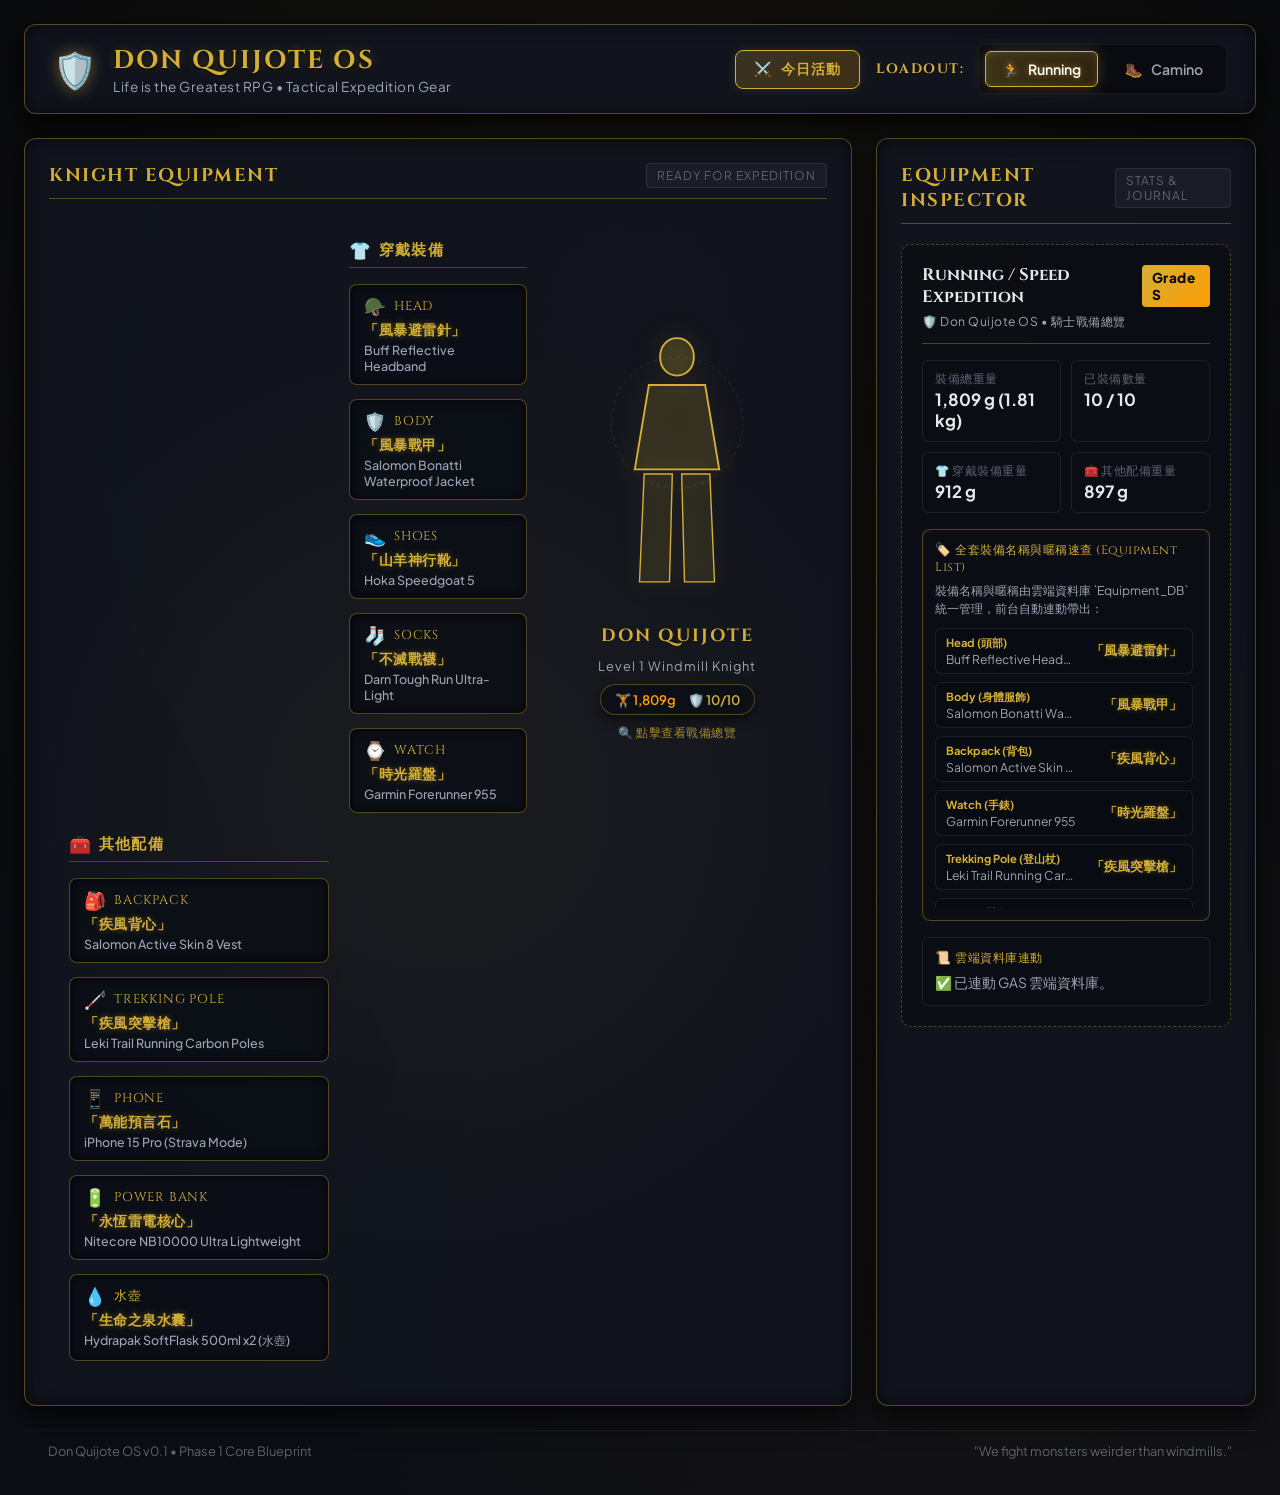
==== commit 487c6597: "design: add Don Quijote OS dark fantasy knight favicon and app icon" ====
--- a/index.html
+++ b/index.html
@@ -7,11 +7,14 @@
     <meta name="robots" content="noindex, nofollow, noarchive, nosnippet">
     <meta name="googlebot" content="noindex, nofollow, noarchive, nosnippet">
     <title>Don Quijote OS - RPG Adventure Inventory</title>
+    <!-- Favicon & App Icon -->
+    <link rel="icon" type="image/png" href="assets/favicon.png">
+    <link rel="apple-touch-icon" href="assets/favicon.png">
     <!-- Google Fonts for RPG Fantasy Typography -->
     <link rel="preconnect" href="https://fonts.googleapis.com">
     <link rel="preconnect" href="https://fonts.gstatic.com" crossorigin>
     <link href="https://fonts.googleapis.com/css2?family=Cinzel:wght@500;700;900&family=Plus+Jakarta+Sans:wght@400;500;600;700&display=swap" rel="stylesheet">
-    <link rel="stylesheet" href="src/style.css">
+    <link rel="stylesheet" href="style.css">
 </head>
 <body>
     <div class="rpg-container">
@@ -686,6 +689,6 @@
         </div>
     </div>
 
-    <script src="src/app.js"></script>
+    <script src="app.js"></script>
 </body>
 </html>
--- a/style.css
+++ b/style.css
@@ -0,0 +1,1350 @@
+/* ==========================================================================
+   DON QUIJOTE OS - DESIGN SYSTEM & RPG STYLESHEET (v0.1)
+   ========================================================================== */
+
+/* Modern CSS Reset & Color Variables */
+:root {
+    --bg-dark: #090a0e;
+    --bg-card: rgba(18, 22, 32, 0.85);
+    --bg-card-hover: rgba(28, 34, 48, 0.95);
+    --bg-slot: rgba(12, 15, 23, 0.9);
+    
+    --border-gold: rgba(212, 175, 55, 0.35);
+    --border-gold-glow: rgba(212, 175, 55, 0.8);
+    --border-muted: rgba(255, 255, 255, 0.08);
+
+    --accent-gold: #d4af37;
+    --accent-amber: #ff9d00;
+    --accent-crimson: #c93b3b;
+    --accent-cyan: #3bc9db;
+    
+    --text-primary: #e6e8ec;
+    --text-secondary: #9da5b4;
+    --text-muted: #5c6370;
+
+    --font-heading: 'Cinzel', serif;
+    --font-sans: 'Plus Jakarta Sans', system-ui, -apple-system, sans-serif;
+
+    --shadow-gothic: 0 10px 30px rgba(0, 0, 0, 0.8), inset 0 0 15px rgba(0, 0, 0, 0.6);
+    --glow-gold: 0 0 15px rgba(212, 175, 55, 0.25);
+}
+
+* {
+    margin: 0;
+    padding: 0;
+    box-sizing: border-box;
+}
+
+body {
+    background-color: var(--bg-dark);
+    background-image: 
+        radial-gradient(circle at 50% 20%, rgba(212, 175, 55, 0.07) 0%, transparent 60%),
+        radial-gradient(circle at 80% 80%, rgba(255, 157, 0, 0.04) 0%, transparent 50%),
+        linear-gradient(to bottom, #07080b, #0c0e14);
+    color: var(--text-primary);
+    font-family: var(--font-sans);
+    min-height: 100vh;
+    display: flex;
+    justify-content: center;
+    align-items: flex-start;
+    padding: 24px;
+    overflow-x: hidden;
+}
+
+/* Container */
+.rpg-container {
+    width: 100%;
+    max-width: 1380px;
+    display: flex;
+    flex-direction: column;
+    gap: 24px;
+}
+
+/* Header & Brand */
+.app-header {
+    background: var(--bg-card);
+    border: 1px solid var(--border-gold);
+    border-radius: 12px;
+    padding: 18px 28px;
+    display: flex;
+    justify-content: space-between;
+    align-items: center;
+    backdrop-filter: blur(12px);
+    box-shadow: var(--shadow-gothic);
+}
+
+.brand {
+    display: flex;
+    align-items: center;
+    gap: 16px;
+}
+
+.brand-icon {
+    font-size: 2.2rem;
+    filter: drop-shadow(0 0 8px rgba(212, 175, 55, 0.5));
+}
+
+.app-title {
+    font-family: var(--font-heading);
+    font-size: 1.6rem;
+    letter-spacing: 2px;
+    color: var(--accent-gold);
+    text-shadow: 0 2px 4px rgba(0,0,0,0.8), 0 0 10px rgba(212, 175, 55, 0.3);
+}
+
+.app-subtitle {
+    font-size: 0.85rem;
+    color: var(--text-secondary);
+    letter-spacing: 0.5px;
+}
+
+/* Loadout Navigation Bar */
+.loadout-nav {
+    display: flex;
+    align-items: center;
+    gap: 14px;
+}
+
+.loadout-label {
+    font-family: var(--font-heading);
+    font-size: 0.85rem;
+    letter-spacing: 1.5px;
+    color: var(--accent-gold);
+    font-weight: 700;
+}
+
+.loadout-buttons {
+    display: flex;
+    gap: 10px;
+    background: rgba(0, 0, 0, 0.4);
+    padding: 6px;
+    border-radius: 8px;
+    border: 1px solid rgba(255, 255, 255, 0.05);
+}
+
+.loadout-btn {
+    background: transparent;
+    border: 1px solid transparent;
+    color: var(--text-secondary);
+    padding: 8px 16px;
+    border-radius: 6px;
+    font-family: var(--font-sans);
+    font-weight: 600;
+    font-size: 0.88rem;
+    cursor: pointer;
+    display: flex;
+    align-items: center;
+    gap: 8px;
+    transition: all 0.25s cubic-bezier(0.4, 0, 0.2, 1);
+}
+
+.loadout-btn:hover {
+    color: var(--text-primary);
+    background: rgba(212, 175, 55, 0.1);
+    border-color: rgba(212, 175, 55, 0.3);
+}
+
+.loadout-btn.active {
+    background: linear-gradient(135deg, rgba(212, 175, 55, 0.25), rgba(255, 157, 0, 0.15));
+    color: #ffffff;
+    border: 1px solid var(--accent-gold);
+    box-shadow: var(--glow-gold), inset 0 0 8px rgba(212, 175, 55, 0.2);
+    text-shadow: 0 0 6px rgba(212, 175, 55, 0.6);
+}
+
+/* Main Layout Grid */
+.main-layout {
+    display: grid;
+    grid-template-columns: 1fr 380px;
+    gap: 24px;
+}
+
+@media (max-width: 1024px) {
+    .main-layout {
+        grid-template-columns: 1fr;
+    }
+}
+
+/* Common Section Header */
+.section-header {
+    display: flex;
+    justify-content: space-between;
+    align-items: center;
+    margin-bottom: 20px;
+    padding-bottom: 10px;
+    border-bottom: 1px solid var(--border-gold);
+}
+
+.section-title {
+    font-family: var(--font-heading);
+    font-size: 1.15rem;
+    letter-spacing: 1.5px;
+    color: var(--accent-gold);
+}
+
+.status-badge, .panel-status {
+    font-size: 0.75rem;
+    letter-spacing: 1px;
+    color: var(--text-muted);
+    background: rgba(255, 255, 255, 0.04);
+    padding: 4px 10px;
+    border-radius: 4px;
+    border: 1px solid var(--border-muted);
+}
+
+/* Character & Equipment Section */
+.character-section {
+    background: var(--bg-card);
+    border: 1px solid var(--border-gold);
+    border-radius: 12px;
+    padding: 24px;
+    backdrop-filter: blur(12px);
+    box-shadow: var(--shadow-gothic);
+}
+
+.paperdoll-container {
+    display: grid;
+    grid-template-columns: 260px 1fr 260px;
+    gap: 20px;
+    align-items: center;
+    position: relative;
+    min-height: 540px;
+    background: radial-gradient(circle at 50% 50%, rgba(212, 175, 55, 0.05) 0%, transparent 70%);
+    border-radius: 10px;
+    padding: 20px;
+}
+
+@media (max-width: 860px) {
+    .paperdoll-container {
+        grid-template-columns: 1fr;
+    }
+}
+
+/* Equipment Slot Columns */
+.slots-column {
+    display: flex;
+    flex-direction: column;
+    gap: 14px;
+    z-index: 2;
+}
+
+.slots-category-header {
+    display: flex;
+    align-items: center;
+    gap: 8px;
+    padding-bottom: 6px;
+    border-bottom: 1px solid rgba(212, 175, 55, 0.3);
+    margin-bottom: 2px;
+}
+
+.category-icon {
+    font-size: 1.1rem;
+}
+
+.category-title {
+    font-family: var(--font-heading);
+    font-size: 0.95rem;
+    color: var(--accent-gold);
+    letter-spacing: 1.2px;
+    font-weight: 700;
+}
+
+.eq-slot {
+    background: var(--bg-slot);
+    border: 1px solid var(--border-gold);
+    border-radius: 8px;
+    padding: 10px 14px;
+    cursor: pointer;
+    position: relative;
+    transition: all 0.2s ease;
+    box-shadow: inset 0 0 10px rgba(0, 0, 0, 0.8);
+}
+
+.eq-slot:hover {
+    border-color: var(--accent-gold);
+    background: var(--bg-card-hover);
+    box-shadow: var(--glow-gold), inset 0 0 12px rgba(212, 175, 55, 0.15);
+    transform: translateY(-2px);
+}
+
+.eq-slot.selected {
+    border-color: var(--accent-amber);
+    background: linear-gradient(135deg, rgba(212, 175, 55, 0.2), rgba(255, 157, 0, 0.1));
+    box-shadow: 0 0 15px rgba(255, 157, 0, 0.3), inset 0 0 10px rgba(212, 175, 55, 0.2);
+}
+
+.slot-header {
+    display: flex;
+    align-items: center;
+    gap: 8px;
+    margin-bottom: 4px;
+}
+
+.slot-icon {
+    font-size: 1.1rem;
+}
+
+.slot-name {
+    font-family: var(--font-heading);
+    font-size: 0.8rem;
+    color: var(--accent-gold);
+    letter-spacing: 0.8px;
+    text-transform: uppercase;
+}
+
+.slot-content {
+    display: flex;
+    flex-direction: column;
+    align-items: flex-start;
+    justify-content: center;
+    min-height: 28px;
+    gap: 2px;
+}
+
+.slot-item-placeholder {
+    font-size: 0.82rem;
+    color: var(--text-muted);
+    font-style: italic;
+}
+
+.slot-item-nickname {
+    font-size: 0.86rem;
+    font-weight: 700;
+    color: var(--accent-gold);
+    text-shadow: 0 0 6px rgba(212, 175, 55, 0.4);
+    letter-spacing: 0.5px;
+}
+
+.slot-item-name {
+    font-size: 0.78rem;
+    font-weight: 500;
+    color: var(--text-secondary);
+}
+
+/* Character Avatar Silhouette (Interactive Mannequin) */
+.character-avatar {
+    display: flex;
+    justify-content: center;
+    align-items: center;
+    z-index: 2;
+    cursor: pointer;
+    transition: all 0.25s cubic-bezier(0.4, 0, 0.2, 1);
+    padding: 12px;
+    border-radius: 12px;
+    border: 1px solid transparent;
+}
+
+.character-avatar:hover {
+    background: rgba(212, 175, 55, 0.06);
+    border-color: rgba(212, 175, 55, 0.3);
+    box-shadow: var(--glow-gold);
+    transform: scale(1.02);
+}
+
+.avatar-frame {
+    display: flex;
+    flex-direction: column;
+    align-items: center;
+    text-align: center;
+    gap: 10px;
+}
+
+.knight-svg {
+    width: 190px;
+    height: 300px;
+    filter: drop-shadow(0 0 12px rgba(212, 175, 55, 0.3));
+    transition: filter 0.3s ease;
+}
+
+.character-avatar:hover .knight-svg {
+    filter: drop-shadow(0 0 22px rgba(212, 175, 55, 0.65));
+}
+
+.knight-title {
+    font-family: var(--font-heading);
+    font-size: 1.1rem;
+    letter-spacing: 2px;
+    color: var(--accent-gold);
+    font-weight: 700;
+}
+
+.knight-class {
+    font-size: 0.8rem;
+    color: var(--text-secondary);
+    letter-spacing: 1px;
+}
+
+.avatar-badge {
+    display: flex;
+    gap: 12px;
+    background: rgba(12, 15, 23, 0.95);
+    border: 1px solid var(--border-gold);
+    padding: 6px 14px;
+    border-radius: 20px;
+    font-size: 0.82rem;
+    color: var(--text-primary);
+    box-shadow: 0 4px 12px rgba(0, 0, 0, 0.6);
+}
+
+.badge-weight {
+    color: var(--accent-amber);
+    font-weight: 600;
+}
+
+.badge-count {
+    color: var(--accent-gold);
+    font-weight: 600;
+}
+
+.avatar-click-hint {
+    font-size: 0.74rem;
+    color: var(--accent-gold);
+    letter-spacing: 0.5px;
+    opacity: 0.75;
+    transition: opacity 0.2s ease, text-shadow 0.2s ease;
+}
+
+.character-avatar:hover .avatar-click-hint {
+    opacity: 1;
+    text-shadow: 0 0 8px rgba(212, 175, 55, 0.6);
+}
+
+/* Equipment Panel (Inspector Details) */
+.panel-section {
+    background: var(--bg-card);
+    border: 1px solid var(--border-gold);
+    border-radius: 12px;
+    padding: 24px;
+    backdrop-filter: blur(12px);
+    box-shadow: var(--shadow-gothic);
+}
+
+.equipment-panel {
+    min-height: 480px;
+    display: flex;
+    flex-direction: column;
+    justify-content: flex-start;
+    align-items: stretch;
+    background: rgba(8, 10, 15, 0.6);
+    border: 1px dashed var(--border-gold);
+    border-radius: 10px;
+    padding: 20px;
+}
+
+.inspector-card {
+    width: 100%;
+    display: flex;
+    flex-direction: column;
+    gap: 16px;
+    text-align: left;
+}
+
+.inspector-card-header {
+    display: flex;
+    justify-content: space-between;
+    align-items: flex-start;
+    border-bottom: 1px solid var(--border-gold);
+    padding-bottom: 12px;
+}
+
+.inspector-item-nickname {
+    font-family: var(--font-heading);
+    font-size: 1.25rem;
+    font-weight: 700;
+    color: var(--accent-gold);
+    text-shadow: 0 0 10px rgba(212, 175, 55, 0.5);
+    line-height: 1.3;
+    margin-bottom: 2px;
+}
+
+.inspector-item-name {
+    font-family: var(--font-heading);
+    font-size: 1.05rem;
+    color: var(--text-primary);
+    line-height: 1.3;
+}
+
+.inspector-item-category {
+    font-size: 0.76rem;
+    color: var(--text-secondary);
+    letter-spacing: 0.5px;
+    margin-top: 4px;
+}
+
+.inspector-badge-rating {
+    background: linear-gradient(135deg, var(--accent-gold), var(--accent-amber));
+    color: #090a0e;
+    font-weight: 800;
+    font-size: 0.85rem;
+    padding: 4px 10px;
+    border-radius: 4px;
+    letter-spacing: 0.5px;
+}
+
+.inspector-nickname-box {
+    background: rgba(12, 15, 23, 0.85);
+    border: 1px solid var(--border-gold);
+    padding: 12px;
+    border-radius: 6px;
+    box-shadow: inset 0 0 8px rgba(212, 175, 55, 0.08);
+}
+
+.inspector-nickname-input {
+    width: 100%;
+    background: rgba(8, 10, 15, 0.9);
+    border: 1px solid var(--border-gold);
+    border-radius: 4px;
+    padding: 8px 12px;
+    font-size: 0.9rem;
+    color: var(--accent-gold);
+    font-weight: 600;
+    outline: none;
+    transition: all 0.2s ease;
+    box-sizing: border-box;
+}
+
+.inspector-nickname-input:focus {
+    border-color: var(--accent-amber);
+    box-shadow: var(--glow-gold);
+    background: rgba(15, 18, 28, 0.95);
+}
+
+.inspector-nickname-input::placeholder {
+    color: var(--text-muted);
+    font-weight: 400;
+    font-style: italic;
+}
+
+/* Quick Nickname Editor Grid */
+.inspector-quick-nicknames-box {
+    background: rgba(12, 15, 23, 0.85);
+    border: 1px solid var(--border-gold);
+    padding: 12px;
+    border-radius: 8px;
+    box-shadow: inset 0 0 10px rgba(212, 175, 55, 0.06);
+}
+
+.quick-nicknames-hint {
+    font-size: 0.76rem;
+    color: var(--text-secondary);
+    margin-bottom: 10px;
+}
+
+.quick-nicknames-list {
+    display: flex;
+    flex-direction: column;
+    gap: 8px;
+    max-height: 280px;
+    overflow-y: auto;
+    padding-right: 4px;
+}
+
+.quick-nickname-row {
+    display: flex;
+    justify-content: space-between;
+    align-items: center;
+    gap: 10px;
+    background: rgba(8, 10, 15, 0.6);
+    border: 1px solid var(--border-muted);
+    padding: 6px 10px;
+    border-radius: 6px;
+}
+
+.quick-nickname-info {
+    display: flex;
+    flex-direction: column;
+    min-width: 120px;
+}
+
+.quick-slot-label {
+    font-size: 0.7rem;
+    color: var(--accent-gold);
+    font-weight: 700;
+}
+
+.quick-item-name {
+    font-size: 0.76rem;
+    color: var(--text-secondary);
+    white-space: nowrap;
+    overflow: hidden;
+    text-overflow: ellipsis;
+    max-width: 130px;
+}
+
+.quick-nickname-tag {
+    font-size: 0.82rem;
+    font-weight: 700;
+    color: var(--accent-gold);
+    text-shadow: 0 0 6px rgba(212, 175, 55, 0.3);
+}
+
+.quick-nickname-input:focus {
+    border-color: var(--accent-amber);
+    box-shadow: var(--glow-gold);
+}
+
+.quick-nickname-input::placeholder {
+    color: var(--text-muted);
+    font-weight: 400;
+    font-style: italic;
+}
+
+.inspector-stat-grid {
+    display: grid;
+    grid-template-columns: 1fr 1fr;
+    gap: 10px;
+}
+
+.inspector-stat-box {
+    background: rgba(12, 15, 23, 0.85);
+    border: 1px solid var(--border-muted);
+    padding: 10px 12px;
+    border-radius: 6px;
+}
+
+.stat-box-label {
+    font-size: 0.72rem;
+    color: var(--text-muted);
+    text-transform: uppercase;
+    letter-spacing: 0.5px;
+}
+
+.stat-box-value {
+    font-size: 1.05rem;
+    font-weight: 700;
+    color: var(--text-primary);
+    margin-top: 2px;
+}
+
+.inspector-notes-box {
+    background: rgba(12, 15, 23, 0.85);
+    border: 1px solid var(--border-muted);
+    padding: 12px;
+    border-radius: 6px;
+}
+
+.notes-box-title {
+    font-size: 0.78rem;
+    color: var(--accent-gold);
+    font-family: var(--font-heading);
+    margin-bottom: 6px;
+    letter-spacing: 0.5px;
+}
+
+.notes-box-text {
+    font-size: 0.86rem;
+    color: var(--text-secondary);
+    line-height: 1.45;
+}
+
+.empty-icon {
+    font-size: 3rem;
+    margin-bottom: 16px;
+    opacity: 0.6;
+    filter: drop-shadow(0 0 10px rgba(212, 175, 55, 0.4));
+}
+
+.empty-title {
+    font-family: var(--font-heading);
+    color: var(--accent-gold);
+    font-size: 1.1rem;
+    letter-spacing: 1px;
+    margin-bottom: 8px;
+}
+
+.empty-desc {
+    font-size: 0.85rem;
+    color: var(--text-secondary);
+    line-height: 1.5;
+    max-width: 280px;
+}
+
+/* App Footer */
+.app-footer {
+    display: flex;
+    justify-content: space-between;
+    align-items: center;
+    padding: 12px 24px;
+    font-size: 0.8rem;
+    color: var(--text-muted);
+    border-top: 1px solid rgba(255, 255, 255, 0.05);
+}
+
+@media (max-width: 640px) {
+    .app-header {
+        flex-direction: column;
+        gap: 16px;
+        align-items: flex-start;
+    }
+    
+    .loadout-nav {
+        width: 100%;
+        flex-direction: column;
+        align-items: flex-start;
+    }
+    
+    .loadout-buttons {
+        width: 100%;
+        overflow-x: auto;
+    }
+
+    .app-footer {
+        flex-direction: column;
+        gap: 8px;
+        text-align: center;
+    }
+}
+
+/* ==========================================================================
+   Header Actions & Expedition Trigger Button
+   ========================================================================== */
+.header-actions {
+    display: flex;
+    align-items: center;
+    gap: 16px;
+    flex-wrap: wrap;
+}
+
+.btn-expedition-trigger {
+    background: linear-gradient(135deg, rgba(212, 175, 55, 0.2), rgba(255, 157, 0, 0.2));
+    border: 1px solid var(--accent-gold);
+    color: var(--accent-gold);
+    padding: 9px 18px;
+    border-radius: 8px;
+    font-family: var(--font-heading);
+    font-size: 0.88rem;
+    font-weight: 700;
+    letter-spacing: 1px;
+    cursor: pointer;
+    display: flex;
+    align-items: center;
+    gap: 8px;
+    transition: all 0.25s ease;
+    box-shadow: 0 0 10px rgba(212, 175, 55, 0.15);
+}
+
+.btn-expedition-trigger:hover {
+    background: linear-gradient(135deg, rgba(212, 175, 55, 0.35), rgba(255, 157, 0, 0.3));
+    box-shadow: var(--glow-gold);
+    color: #ffffff;
+    transform: translateY(-1px);
+}
+
+/* ==========================================================================
+   Modal Overlay & Card Component
+   ========================================================================== */
+.modal-overlay {
+    position: fixed;
+    top: 0;
+    left: 0;
+    width: 100vw;
+    height: 100vh;
+    background: rgba(5, 6, 9, 0.85);
+    backdrop-filter: blur(12px);
+    display: flex;
+    justify-content: center;
+    align-items: center;
+    z-index: 1000;
+    opacity: 1;
+    transition: opacity 0.3s cubic-bezier(0.4, 0, 0.2, 1);
+    padding: 20px;
+}
+
+.modal-overlay.hidden {
+    opacity: 0;
+    pointer-events: none;
+}
+
+.modal-card {
+    background: #0d1017;
+    border: 1px solid var(--border-gold);
+    border-radius: 14px;
+    width: 100%;
+    max-width: 820px;
+    max-height: 90vh;
+    display: flex;
+    flex-direction: column;
+    box-shadow: 0 20px 50px rgba(0, 0, 0, 0.9), 0 0 30px rgba(212, 175, 55, 0.15);
+    overflow: hidden;
+    animation: modalSlideUp 0.3s ease-out;
+}
+
+@keyframes modalSlideUp {
+    from { transform: translateY(20px) scale(0.98); opacity: 0; }
+    to { transform: translateY(0) scale(1); opacity: 1; }
+}
+
+.modal-header {
+    background: rgba(18, 22, 32, 0.95);
+    border-bottom: 1px solid var(--border-gold);
+    padding: 18px 24px;
+    display: flex;
+    justify-content: space-between;
+    align-items: center;
+}
+
+.modal-title-group {
+    display: flex;
+    align-items: center;
+    gap: 12px;
+}
+
+.modal-icon {
+    font-size: 1.8rem;
+}
+
+.modal-title {
+    font-family: var(--font-heading);
+    font-size: 1.25rem;
+    color: var(--accent-gold);
+    letter-spacing: 1.5px;
+}
+
+.modal-subtitle {
+    font-size: 0.8rem;
+    color: var(--text-secondary);
+}
+
+.modal-close-btn {
+    background: transparent;
+    border: none;
+    color: var(--text-muted);
+    font-size: 1.8rem;
+    cursor: pointer;
+    transition: color 0.2s ease;
+    line-height: 1;
+}
+
+.modal-close-btn:hover {
+    color: var(--accent-crimson);
+}
+
+/* Modal Tabs */
+.modal-tabs {
+    display: flex;
+    background: rgba(0, 0, 0, 0.5);
+    border-bottom: 1px solid var(--border-muted);
+    padding: 8px 24px 0 24px;
+    gap: 12px;
+}
+
+.modal-tab-btn {
+    background: transparent;
+    border: 1px solid transparent;
+    border-bottom: none;
+    color: var(--text-secondary);
+    padding: 10px 20px;
+    border-radius: 8px 8px 0 0;
+    font-family: var(--font-heading);
+    font-size: 0.9rem;
+    font-weight: 700;
+    cursor: pointer;
+    display: flex;
+    align-items: center;
+    gap: 8px;
+    transition: all 0.2s ease;
+}
+
+.modal-tab-btn:hover {
+    color: var(--text-primary);
+    background: rgba(212, 175, 55, 0.08);
+}
+
+.modal-tab-btn.active {
+    background: #0d1017;
+    color: var(--accent-gold);
+    border: 1px solid var(--border-gold);
+    border-bottom: 2px solid #0d1017;
+    margin-bottom: -1px;
+}
+
+/* Modal Body */
+.modal-body {
+    padding: 24px;
+    overflow-y: auto;
+    display: flex;
+    flex-direction: column;
+    gap: 20px;
+}
+
+/* Equipment Chips Selector */
+.form-section {
+    background: rgba(18, 22, 32, 0.6);
+    border: 1px solid var(--border-muted);
+    border-radius: 8px;
+    padding: 14px 18px;
+}
+
+.form-label {
+    display: flex;
+    justify-content: space-between;
+    align-items: center;
+    font-size: 0.85rem;
+    font-weight: 600;
+    color: var(--accent-gold);
+    margin-bottom: 10px;
+}
+
+.label-hint {
+    font-size: 0.75rem;
+    color: var(--text-muted);
+    font-weight: normal;
+}
+
+.gear-chips-container {
+    display: flex;
+    flex-wrap: wrap;
+    gap: 8px;
+}
+
+.gear-chip {
+    background: var(--bg-slot);
+    border: 1px solid var(--border-muted);
+    color: var(--text-secondary);
+    padding: 6px 12px;
+    border-radius: 20px;
+    font-size: 0.82rem;
+    cursor: pointer;
+    user-select: none;
+    transition: all 0.2s ease;
+    display: flex;
+    align-items: center;
+    gap: 6px;
+}
+
+.gear-chip:hover {
+    border-color: var(--border-gold);
+    color: var(--text-primary);
+}
+
+.gear-chip.selected {
+    background: linear-gradient(135deg, rgba(212, 175, 55, 0.25), rgba(255, 157, 0, 0.15));
+    border-color: var(--accent-gold);
+    color: #ffffff;
+    box-shadow: 0 0 8px rgba(212, 175, 55, 0.2);
+}
+
+/* Road Chips Selector */
+.road-chips-container {
+    display: flex;
+    flex-wrap: wrap;
+    gap: 8px;
+    margin-top: 6px;
+}
+
+.road-chip {
+    background: var(--bg-slot);
+    border: 1px solid var(--border-muted);
+    color: var(--text-secondary);
+    padding: 6px 12px;
+    border-radius: 20px;
+    font-size: 0.82rem;
+    cursor: pointer;
+    user-select: none;
+    transition: all 0.2s ease;
+}
+
+.road-chip:hover {
+    border-color: var(--border-gold);
+    color: var(--text-primary);
+}
+
+.road-chip.selected {
+    background: linear-gradient(135deg, rgba(81, 207, 102, 0.3), rgba(59, 201, 219, 0.2));
+    border-color: #51cf66;
+    color: #ffffff;
+    box-shadow: 0 0 8px rgba(81, 207, 102, 0.3);
+}
+
+.rpg-select {
+    background: rgba(8, 10, 15, 0.85);
+    border: 1px solid var(--border-muted);
+    border-radius: 6px;
+    padding: 8px 12px;
+    color: var(--text-primary);
+    font-size: 0.88rem;
+    outline: none;
+    cursor: pointer;
+    transition: border-color 0.2s ease, box-shadow 0.2s ease;
+}
+
+.rpg-select:focus {
+    border-color: var(--accent-gold);
+    box-shadow: 0 0 8px rgba(212, 175, 55, 0.25);
+}
+
+.rpg-select option {
+    background: #0d1017;
+    color: var(--text-primary);
+}
+
+/* Form Controls & Layout */
+.log-form {
+    display: flex;
+    flex-direction: column;
+    gap: 16px;
+}
+
+.log-form.hidden {
+    display: none;
+}
+
+.form-section-title {
+    font-family: var(--font-heading);
+    font-size: 0.92rem;
+    color: var(--accent-gold);
+    letter-spacing: 1px;
+    font-weight: 700;
+    padding-bottom: 6px;
+    border-bottom: 1px dashed rgba(212, 175, 55, 0.3);
+    margin-top: 10px;
+    margin-bottom: 2px;
+}
+
+.form-label-sub {
+    font-size: 0.82rem;
+    color: var(--accent-gold);
+    font-weight: 600;
+    margin-bottom: 8px;
+    display: block;
+}
+
+.hr-zones-section {
+    background: rgba(18, 22, 32, 0.5);
+    border: 1px solid var(--border-muted);
+    border-radius: 8px;
+    padding: 14px;
+}
+
+.hr-zones-grid {
+    display: grid;
+    grid-template-columns: repeat(5, 1fr);
+    gap: 10px;
+}
+
+@media (max-width: 768px) {
+    .hr-zones-grid {
+        grid-template-columns: repeat(2, 1fr);
+    }
+}
+
+@media (max-width: 480px) {
+    .hr-zones-grid {
+        grid-template-columns: 1fr;
+    }
+}
+
+.zone-input-group {
+    display: flex;
+    flex-direction: column;
+    gap: 6px;
+    position: relative;
+}
+
+.zone-tag {
+    font-size: 0.74rem;
+    font-weight: 700;
+    padding: 3px 6px;
+    border-radius: 4px;
+    text-align: center;
+    letter-spacing: 0.5px;
+}
+
+.zone-tag.z1 { background: rgba(59, 201, 219, 0.2); color: #3bc9db; border: 1px solid rgba(59, 201, 219, 0.4); }
+.zone-tag.z2 { background: rgba(81, 207, 102, 0.2); color: #51cf66; border: 1px solid rgba(81, 207, 102, 0.4); }
+.zone-tag.z3 { background: rgba(255, 212, 59, 0.2); color: #ffd43b; border: 1px solid rgba(255, 212, 59, 0.4); }
+.zone-tag.z4 { background: rgba(255, 146, 43, 0.2); color: #ff922b; border: 1px solid rgba(255, 146, 43, 0.4); }
+.zone-tag.z5 { background: rgba(255, 107, 107, 0.2); color: #ff6b6b; border: 1px solid rgba(255, 107, 107, 0.4); }
+
+.zone-input-group input {
+    background: rgba(8, 10, 15, 0.85);
+    border: 1px solid var(--border-muted);
+    border-radius: 6px;
+    padding: 8px 10px;
+    color: var(--text-primary);
+    font-size: 0.88rem;
+    width: 100%;
+}
+
+.zone-input-group input:focus {
+    outline: none;
+    border-color: var(--accent-gold);
+    box-shadow: 0 0 6px rgba(212, 175, 55, 0.2);
+}
+
+.unit-symbol {
+    position: absolute;
+    right: 10px;
+    bottom: 8px;
+    font-size: 0.78rem;
+    color: var(--text-muted);
+    pointer-events: none;
+}
+
+.form-grid {
+    display: grid;
+    grid-template-columns: repeat(2, 1fr);
+    gap: 14px;
+}
+
+@media (max-width: 600px) {
+    .form-grid {
+        grid-template-columns: 1fr;
+    }
+}
+
+.form-group {
+    display: flex;
+    flex-direction: column;
+    gap: 6px;
+}
+
+.form-group.full-width {
+    grid-column: 1 / -1;
+}
+
+.form-group label {
+    font-size: 0.82rem;
+    color: var(--text-secondary);
+    font-weight: 600;
+}
+
+.form-group input[type="text"],
+.form-group input[type="number"],
+.form-group input[type="date"],
+.form-group textarea {
+    background: rgba(8, 10, 15, 0.8);
+    border: 1px solid var(--border-muted);
+    border-radius: 6px;
+    padding: 9px 12px;
+    color: var(--text-primary);
+    font-family: var(--font-sans);
+    font-size: 0.88rem;
+    transition: border-color 0.2s ease, box-shadow 0.2s ease;
+}
+
+.form-group input:focus,
+.form-group textarea:focus {
+    outline: none;
+    border-color: var(--accent-gold);
+    box-shadow: 0 0 8px rgba(212, 175, 55, 0.2);
+}
+
+.value-highlight {
+    color: var(--accent-amber);
+    font-weight: 700;
+    font-size: 0.95rem;
+}
+
+/* Range Slider Styling */
+.rpg-slider {
+    -webkit-appearance: none;
+    width: 100%;
+    height: 6px;
+    border-radius: 3px;
+    background: rgba(255, 255, 255, 0.1);
+    outline: none;
+}
+
+.rpg-slider::-webkit-slider-thumb {
+    -webkit-appearance: none;
+    appearance: none;
+    width: 18px;
+    height: 18px;
+    border-radius: 50%;
+    background: var(--accent-gold);
+    cursor: pointer;
+    box-shadow: 0 0 8px rgba(212, 175, 55, 0.6);
+    border: 2px solid #000;
+}
+
+/* Star Rating Pickers */
+.ratings-grid {
+    display: grid;
+    grid-template-columns: repeat(3, 1fr);
+    gap: 12px;
+    background: rgba(18, 22, 32, 0.4);
+    border: 1px solid var(--border-muted);
+    border-radius: 8px;
+    padding: 12px 16px;
+}
+
+@media (max-width: 640px) {
+    .ratings-grid {
+        grid-template-columns: 1fr;
+    }
+}
+
+.rating-box {
+    display: flex;
+    flex-direction: column;
+    gap: 6px;
+}
+
+.rating-box label {
+    font-size: 0.8rem;
+    color: var(--text-secondary);
+}
+
+.star-rating {
+    display: flex;
+    gap: 4px;
+    font-size: 1.2rem;
+    color: var(--text-muted);
+    cursor: pointer;
+}
+
+.star-rating span {
+    transition: color 0.15s ease, transform 0.15s ease;
+}
+
+.star-rating span.active,
+.star-rating span:hover {
+    color: var(--accent-gold);
+    text-shadow: 0 0 8px rgba(212, 175, 55, 0.5);
+}
+
+/* Modal Footer */
+.modal-footer {
+    background: rgba(18, 22, 32, 0.95);
+    border-top: 1px solid var(--border-muted);
+    padding: 16px 24px;
+    display: flex;
+    justify-content: flex-end;
+    align-items: center;
+    gap: 12px;
+}
+
+.btn-cancel {
+    background: transparent;
+    border: 1px solid var(--border-muted);
+    color: var(--text-secondary);
+    padding: 10px 20px;
+    border-radius: 6px;
+    cursor: pointer;
+    font-weight: 600;
+    transition: all 0.2s ease;
+}
+
+.btn-cancel:hover {
+    background: rgba(255, 255, 255, 0.05);
+    color: var(--text-primary);
+}
+
+.btn-submit-log {
+    background: linear-gradient(135deg, var(--accent-gold), var(--accent-amber));
+    border: none;
+    color: #0d1017;
+    padding: 10px 24px;
+    border-radius: 6px;
+    font-family: var(--font-heading);
+    font-weight: 700;
+    font-size: 0.9rem;
+    letter-spacing: 0.5px;
+    cursor: pointer;
+    display: flex;
+    align-items: center;
+    gap: 8px;
+    transition: all 0.25s ease;
+    box-shadow: 0 4px 15px rgba(212, 175, 55, 0.3);
+}
+
+.btn-submit-log:hover {
+    transform: translateY(-1px);
+    box-shadow: 0 6px 20px rgba(212, 175, 55, 0.5);
+    filter: brightness(1.1);
+}
+
+/* Toast Notification Banner */
+.toast-notification {
+    position: fixed;
+    bottom: 30px;
+    right: 30px;
+    background: rgba(18, 22, 32, 0.95);
+    border: 1px solid var(--accent-gold);
+    color: var(--text-primary);
+    padding: 14px 22px;
+    border-radius: 8px;
+    box-shadow: var(--shadow-gothic), var(--glow-gold);
+    z-index: 2000;
+    font-size: 0.88rem;
+    font-weight: 600;
+    display: flex;
+    align-items: center;
+    gap: 10px;
+    opacity: 0;
+    transform: translateY(20px);
+    transition: all 0.3s cubic-bezier(0.4, 0, 0.2, 1);
+    pointer-events: none;
+}
+
+.toast-notification.show {
+    opacity: 1;
+    transform: translateY(0);
+}
+
+/* Mobile Responsive Optimization */
+@media (max-width: 768px) {
+    body {
+        padding: 12px;
+    }
+
+    .rpg-container {
+        gap: 16px;
+    }
+
+    .app-header {
+        flex-direction: column;
+        align-items: stretch;
+        gap: 16px;
+        padding: 16px;
+    }
+
+    .header-actions {
+        flex-direction: column;
+        align-items: stretch;
+        gap: 12px;
+        width: 100%;
+    }
+
+    .loadout-nav {
+        flex-direction: column;
+        align-items: flex-start;
+        gap: 8px;
+        width: 100%;
+    }
+
+    .loadout-label {
+        font-size: 0.78rem;
+    }
+
+    .loadout-buttons {
+        width: 100%;
+        display: flex;
+        gap: 8px;
+    }
+
+    .loadout-btn {
+        flex: 1;
+        justify-content: center;
+        padding: 10px 12px;
+        font-size: 0.85rem;
+    }
+
+    .btn-expedition-trigger {
+        width: 100%;
+        justify-content: center;
+        padding: 12px;
+    }
+
+    .paperdoll-container {
+        grid-template-columns: 1fr;
+        gap: 20px;
+        padding: 16px;
+    }
+
+    .character-avatar {
+        order: -1;
+    }
+}
+
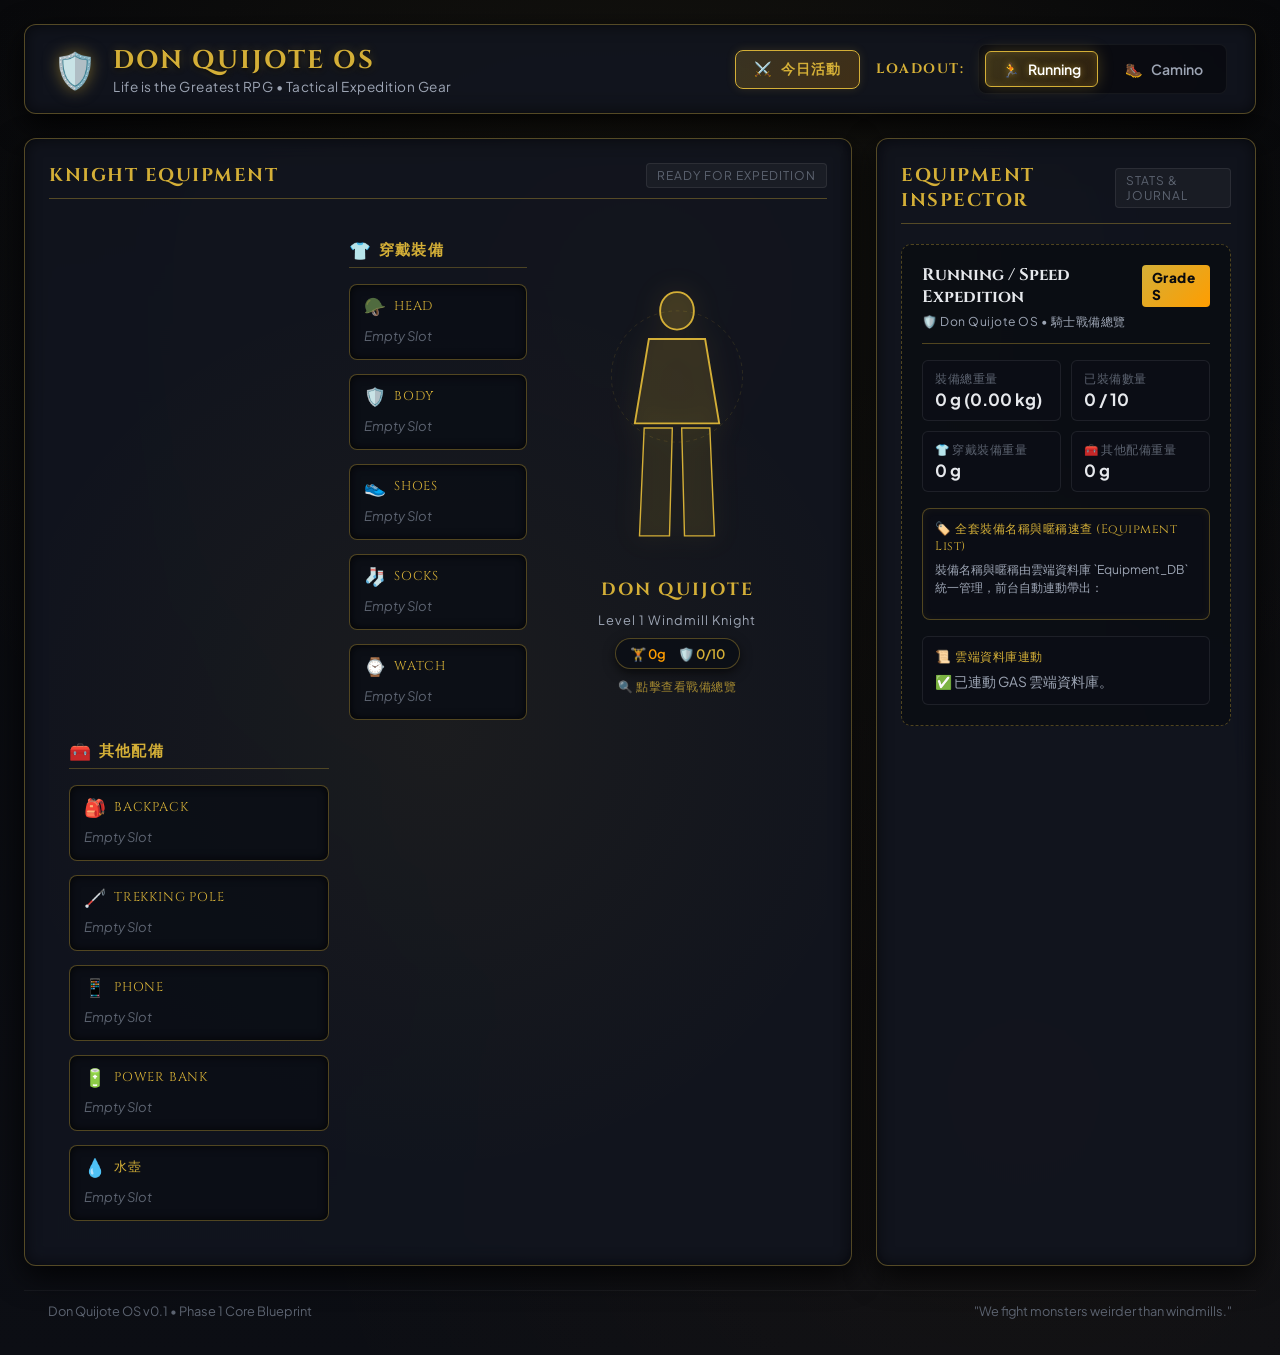
==== commit 7326d272: "feat: clear old mock equipment and auto-populate Garmin gear with nickname" ====
--- a/index.html
+++ b/index.html
@@ -245,7 +245,12 @@
                         <p class="modal-subtitle">遠征戰報錄入 • 記錄對抗現代風車的冒險經驗</p>
                     </div>
                 </div>
-                <button class="modal-close-btn" id="btn-close-modal">&times;</button>
+                <div class="modal-actions-group">
+                    <button type="button" class="btn-garmin-sync" id="btn-sync-garmin" title="從本機 Garmin API 一鍵同步最新活動資料">
+                        <span class="garmin-spin-icon">🔄</span> 同步 Garmin 965 最新活動
+                    </button>
+                    <button class="modal-close-btn" id="btn-close-modal">&times;</button>
+                </div>
             </div>
 
             <!-- Modal Tab Selector -->
@@ -263,15 +268,16 @@
 
             <!-- Modal Body Content -->
             <div class="modal-body">
-                <!-- Equipment Selector (Common to both tabs) -->
+                <!-- Equipment Selector (Common to all tabs) -->
                 <div class="form-section">
                     <label class="form-label">
-                        <span>🎒 今日穿戴裝備（點擊多選勾選）：</span>
-                        <span class="label-hint">點擊切換選取狀態，提交時將自動累加里程</span>
+                        <span>🎒 今日穿戴裝備（Garmin 自動帶入 / 可自由點選或編輯）：</span>
+                        <span class="label-hint">同步 Garmin 自動帶入綁定裝備，亦可手動輸入補充</span>
                     </label>
                     <div class="gear-chips-container" id="modal-gear-chips">
                         <!-- Dynamic Gear Chips Rendered by JS -->
                     </div>
+                    <input type="text" id="modal-equipment-input" class="form-input" placeholder="例如: 「Banana」 MIZUNO REVOLT 3" style="margin-top: 8px; width: 100%; box-sizing: border-box;">
                 </div>
 
                 <!-- Tab 1: Running Log Form -->
@@ -689,6 +695,6 @@
         </div>
     </div>
 
-    <script src="app.js"></script>
+    <script src="app.js?v=clean_015"></script>
 </body>
 </html>
--- a/style.css
+++ b/style.css
@@ -803,6 +803,50 @@
 .modal-subtitle {
     font-size: 0.8rem;
     color: var(--text-secondary);
+}
+
+.modal-actions-group {
+    display: flex;
+    align-items: center;
+    gap: 12px;
+}
+
+.btn-garmin-sync {
+    background: linear-gradient(135deg, #1b3a4b 0%, #065a82 100%);
+    color: #00f0ff;
+    border: 1px solid #00c3ff;
+    border-radius: 6px;
+    padding: 6px 14px;
+    font-size: 0.85rem;
+    font-weight: 600;
+    cursor: pointer;
+    display: flex;
+    align-items: center;
+    gap: 6px;
+    box-shadow: 0 0 10px rgba(0, 195, 255, 0.2);
+    transition: all 0.2s ease;
+}
+
+.btn-garmin-sync:hover {
+    background: linear-gradient(135deg, #065a82 0%, #1c7293 100%);
+    box-shadow: 0 0 15px rgba(0, 240, 255, 0.4);
+    transform: translateY(-1px);
+}
+
+.btn-garmin-sync.loading {
+    opacity: 0.75;
+    cursor: wait;
+    pointer-events: none;
+}
+
+.btn-garmin-sync.loading .garmin-spin-icon {
+    display: inline-block;
+    animation: garminSpin 1s linear infinite;
+}
+
+@keyframes garminSpin {
+    from { transform: rotate(0deg); }
+    to { transform: rotate(360deg); }
 }
 
 .modal-close-btn {
